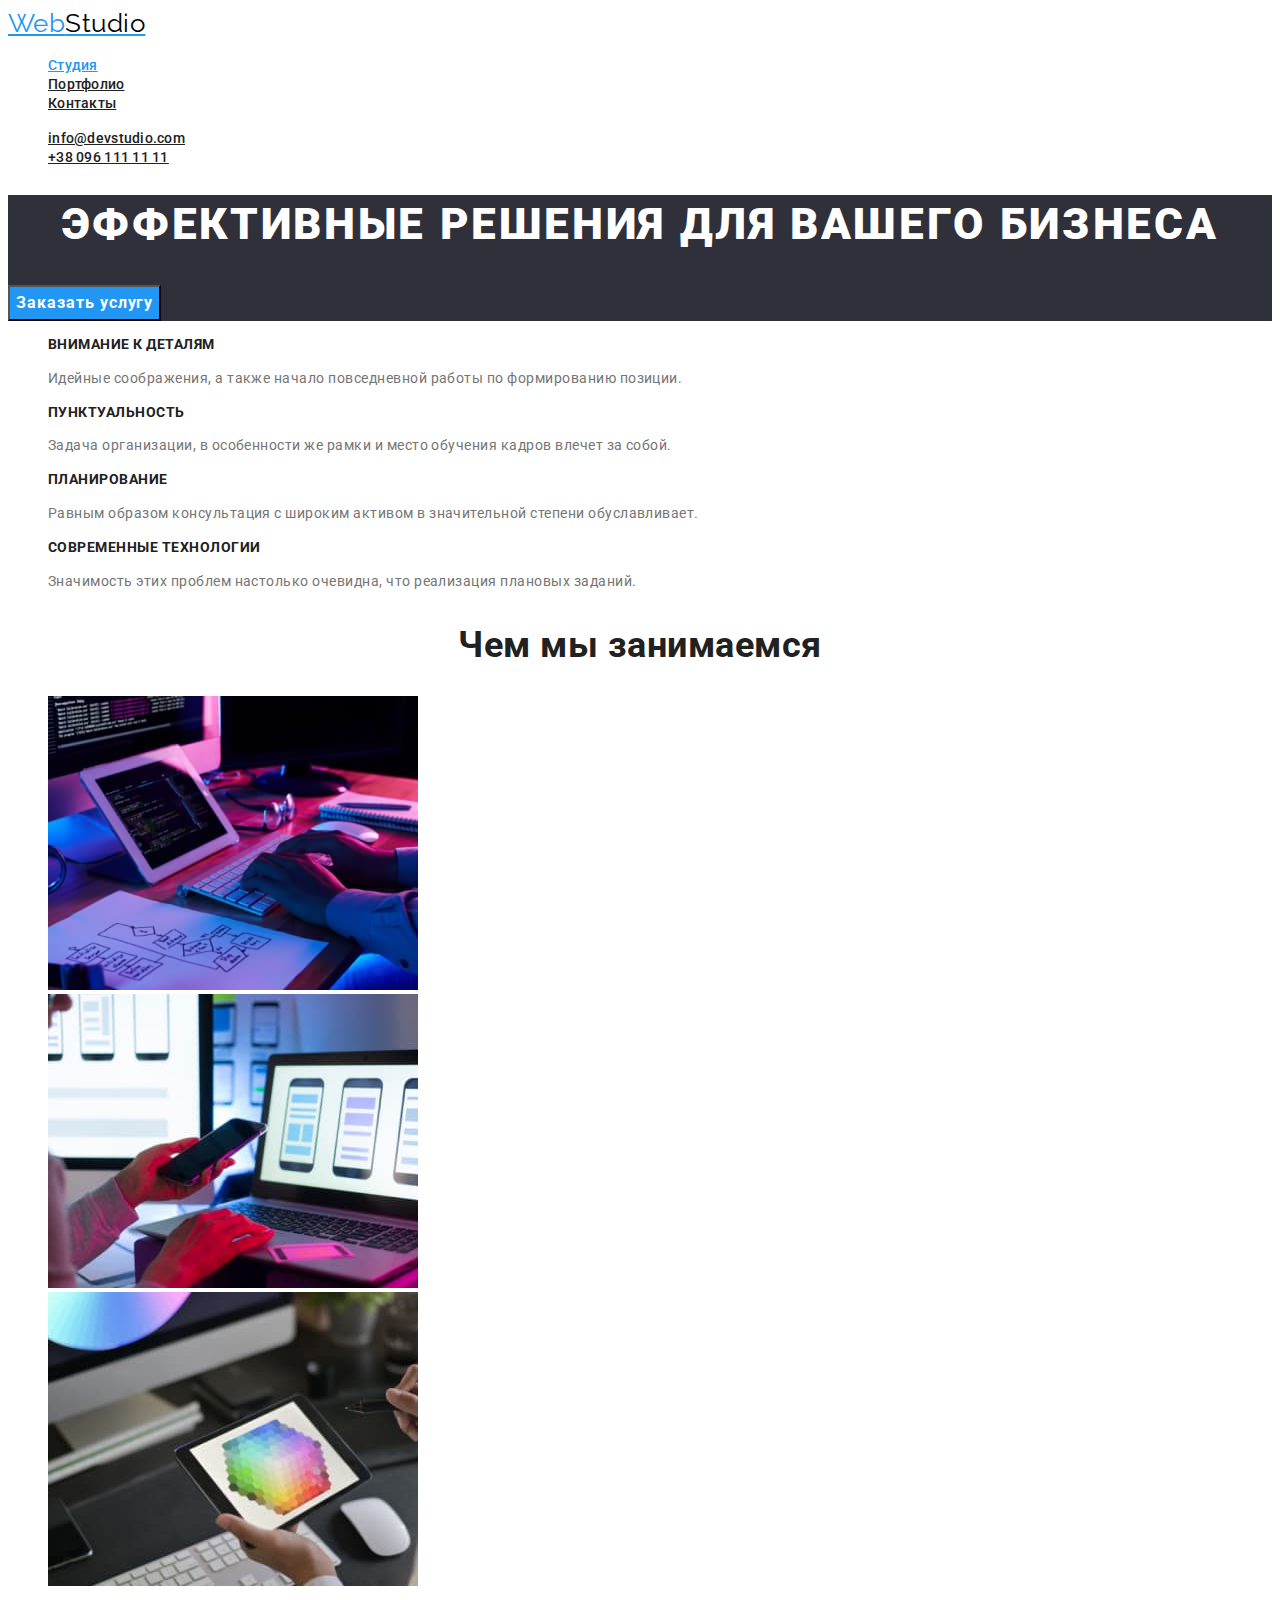
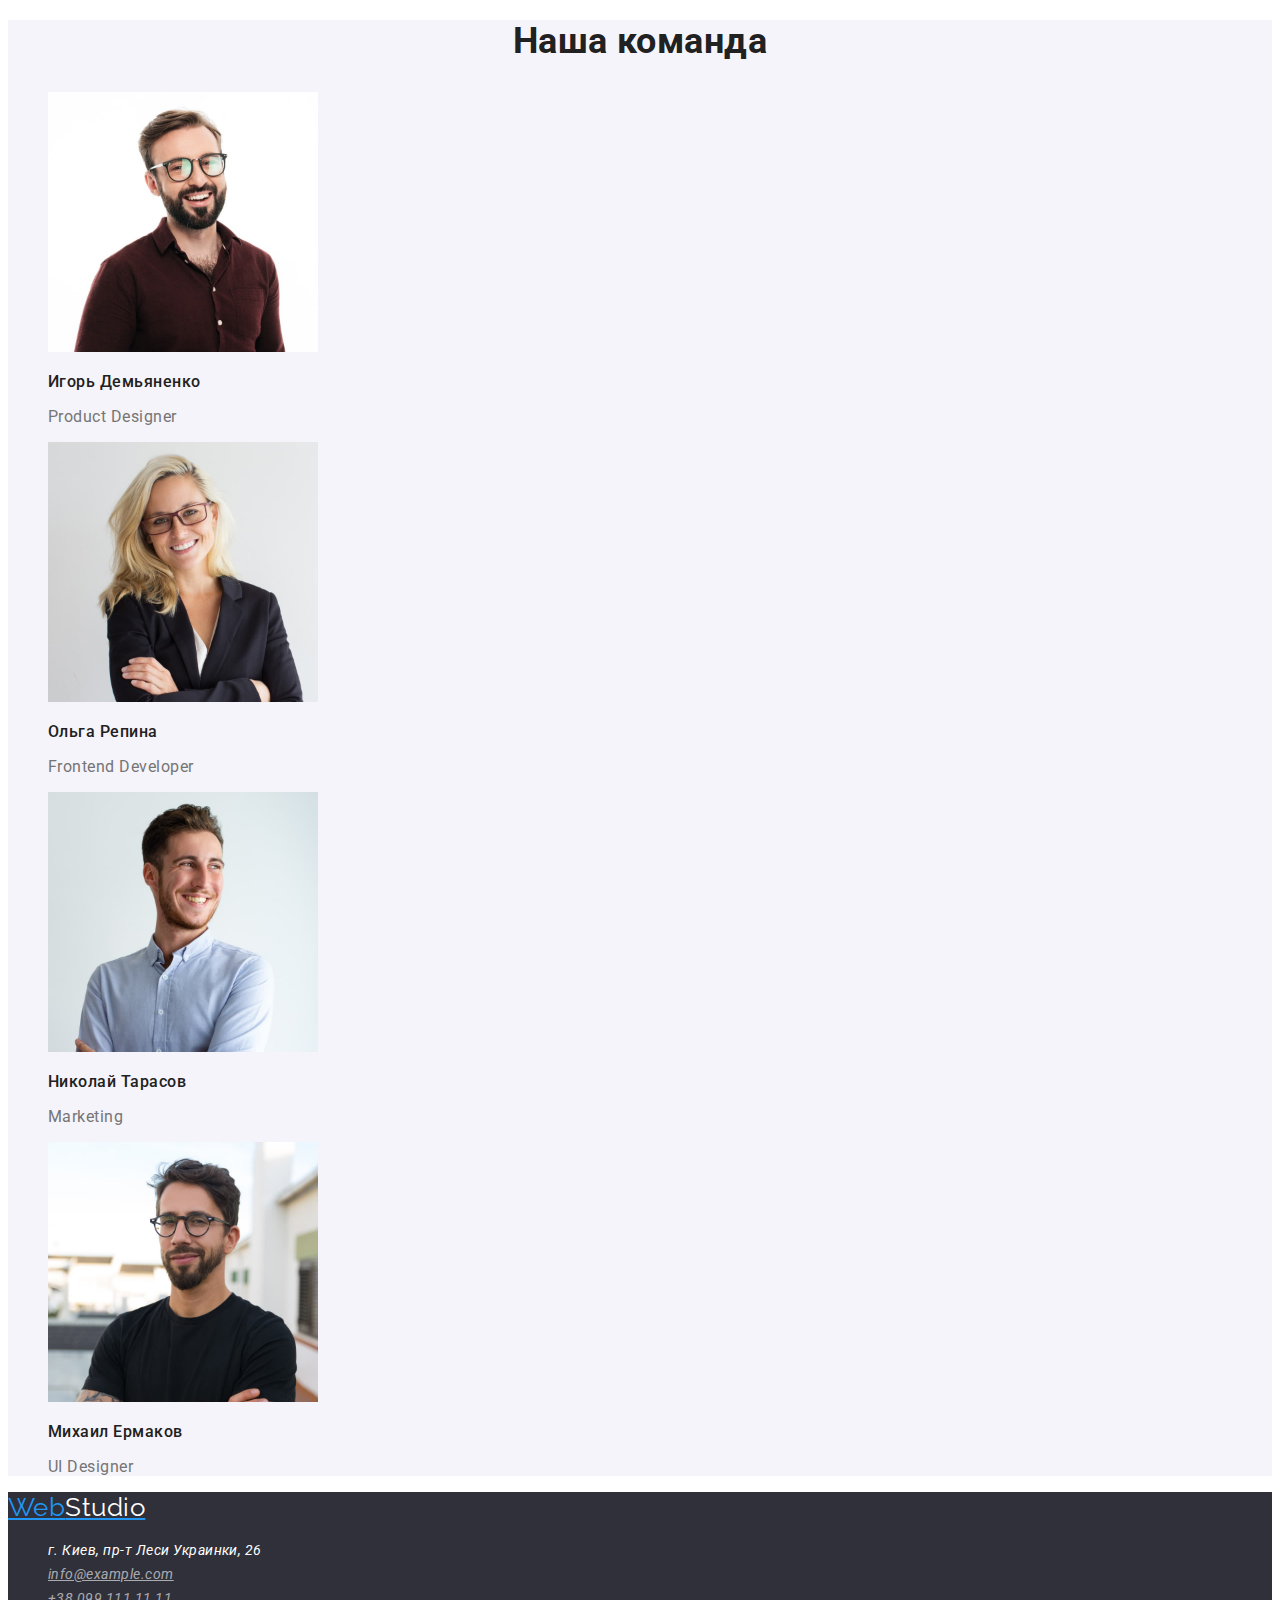
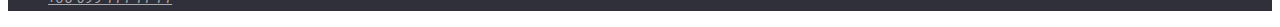
==== index.html @ d1d93be2 "Добавляет файлы и папки" ====
<!DOCTYPE html>
<html lang="ru">
<head>
    <meta charset="UTF-8">
    <meta http-equiv="X-UA-Compatible" content="IE=edge">
    <meta name="viewport" content="width=device-width, initial-scale=1.0">
    <title>Cтудия</title>
    <link href="https://fonts.googleapis.com/css2?family=Raleway:wght@700&family=Roboto:wght@400;500;700;900&display=swap" rel="stylesheet">
    <link rel="stylesheet" href="./css/styles.css">
</head>
<body>
     <!--Шапка сайта-->
    <header>
        <nav>
            <a href="./index.html" class="logo">
                Web<span class="accent">Studio</span>
            </a>
            <ul class="site-nav list">
                <li><a class="link current" href="./index.html">Студия</a></li>
                <li><a class="link" href="./portfolio.html">Портфолио</a></li>
                <li><a class="link" href="">Контакты</a></li>
            </ul>
        </nav>
        <ul class="contacs-nav list">
            <li><a class="link" href="mailto:info@devstudio.com">info@devstudio.com</a></li>
            <li><a class="link" href="tel:+380961111111">+38 096 111 11 11</a></li>
        </ul>
    </header>
    <main>
        <!--Герой-->
        <div>
            <section class="hero">
                <h1 class="hero-title">Эффективные решения для вашего бизнеса</h1>
                <button class="button" type="button">Заказать услугу</button>
            </section>
        </div>
        <!--Особенности-->
        <section class="section-features">
            <!--<h2>Особенности</h2>-->
            <ul class="list">
                <li> 
                    <h3 class="title">Внимание к деталям</h3> 
                    <p class="text">Идейные соображения, а также начало повседневной работы по формированию позиции.</p>
                </li>
                <li>
                    <h3 class="title">Пунктуальность</h3>
                    <p class="text">Задача организации, в особенности же рамки и место обучения кадров влечет за собой.</p>
                </li>
                <li>
                    <h3 class="title">Планирование</h3>
                    <p class="text">Равным образом консультация с широким активом в значительной степени обуславливает.</p>
                </li>
                <li>
                    <h3 class="title">Современные технологии</h3>
                    <p class="text">Значимость этих проблем настолько очевидна, что реализация плановых заданий.</p>
                </li>
            </ul>
        </section>
        <!--Чем мы занимаемся-->
        <section class="section-job">
            <h2 class="title">Чем мы занимаемся</h2>
            <ul class="list">
                <li><img src="./images/jobs/img1.jpg" alt="Разработка сайтов" width="370" height="294"> </li>
                <li><img src="./images/jobs/img2.jpg" alt="Разработка мобильных приложений" width="370" height="294"></li>
                <li><img src="./images/jobs/img3.jpg" alt="Разработка приложений для планшетов" width="370" height="294"></li>
            </ul>
        </section>
        <!--Наша команда-->
        <section class="section-team">
            <h2 class="title">Наша команда</h2>
            <ul class="list">
                <li>
                    <img src="./images/team/photo1.jpg" alt="Фото дизайнера продукта" width="270" height="260">
                    <h3 class="name">Игорь Демьяненко</h3>
                    <p class="text" lang="en">Product Designer</p>
                </li>
                <li>
                    <img src="./images/team/photo2.jpg" alt="Фото Frontend разработчика" width="270" height="260"> 
                    <h3 class="name">Ольга Репина</h3>
                    <p class="text" lang="en">Frontend Developer</p>    
                </li>
                <li>
                    <img src="./images/team/photo3.jpg" alt="Фото сотрудника одела маркетинга" width="270" height="260">
                    <h3 class="name">Николай Тарасов</h3>
                    <p class="text" lang="en">Marketing</p>
                </li>
                <li>
                    <img src="./images/team/photo4.jpg" alt="Фото UI Дизайнера" width="270" height="260">
                    <h3 class="name">Михаил Ермаков</h3>
                    <p class="text" lang="en">UI Designer</p>
                </li>
            </ul>
        </section>
    </main>
    <!--Подвал сайта-->
    <footer class="site-footer">
        <a href="./index.html" class="logo-footer">
            Web<span class="accent">Studio</span>
        </a>
        <address>
            <ul class="address list">
                <li class="text">г. Киев, пр-т Леси Украинки, 26</li>
                <li><a class="link" href="mailto:info@example.com">info@example.com</a></li>
                <li><a class="link" href="tel:+380991111111">+38 099 111 11 11</a></li>
            </ul>
        </address>
    </footer>
</body>
</html>
---- css/styles.css ----
:root {
    --title-text-color: #212121;
    --primary-text-color: #757575;
}
body {
    background: #FFFFFF;
    color: var(--primary-text-color);
    font-family: Roboto, sans-serif; 
    letter-spacing: 0.03em;
} 
.list {
    list-style: none;
}
/*Логотип */
.logo {
    color: #2196F3;
    font-family: Raleway, sans-serif;
    font-size: 26px;
    line-height: 1.19;
}
.logo .accent{
    color: #000000;
}
/* Навигация сайта */
.site-nav .link,
.contacs-nav .link {
    color: var(--title-text-color);
    font-weight: 500;
    font-size: 14px;
    line-height: 1.14;
    letter-spacing: 0.02em;
}
.site-nav .link:hover,
.site-nav .link:focus,
.contacs-nav .link:hover,
.contacs-nav .link:focus { 
    color: #2196F3;
}
.site-nav .link.current {
    color: #2196F3;
} 
/* Герой */
.hero {
    background-color: #2F303A;
}
.hero-title {
    color: #FFFFFF;
    font-weight: 900;
    font-size: 44px;
    line-height: 1.36;
    text-align: center;
    letter-spacing: 0.06em;
    text-transform: uppercase;
}
/* Секции */
/* Секции главной страницы */
.section-features .title {
    color: var(--title-text-color);
    font-weight: 700;
    font-size: 14px;
    line-height: 1.14;
    text-transform: uppercase;
}
.section-features .text{
    font-size: 14px;
    line-height: 1.71;
}
.section-job .title,
.section-team .title{
    color: var(--title-text-color);
    font-size: 36px;
    line-height: 1.17;
    text-align: center;
}
.section-team { 
    background-color: #F5F4FA;
}
.section-team .name{
    color: var(--title-text-color);
    font-weight: 500;
    font-size: 16px;
    line-height: 1.19;
}
.section-team .text{
    font-size: 16px;
    line-height: 1.19;
}
/* Секции страницы Порфолио */
.section-portfolio .title{
    color: var(--title-text-color);
    font-size: 18px;
    line-height: 2;
    letter-spacing: 0.06em;
}
.section-portfolio .text{
    font-size: 16px;
    line-height: 1.87;
}
/* Кнопки */
.button {
    cursor: pointer;
    color: #FFFFFF;
    background-color: #2196F3;
    font-family: inherit;
    font-weight: 700;
    font-size: 16px;
    line-height: 1.87;
    display: flex;
    align-items: center;
    text-align: center;
    letter-spacing: 0.06em;
}
.button:hover,
.button:focus {
    background-color:  #188CE8;
}
.button-portfolio {
    cursor: pointer;
    color: var(--title-text-color);
    background-color: #F5F4FA;
    font-family: inherit;
    font-weight: 500;
    font-size: 16px;
    line-height: 1.62;
    text-align: center;
}
.button-portfolio:hover,
.button-portfolio:focus{
    background-color: #2196F3;
    color: #FFFFFF;
}
/* Подвал */
.site-footer {
    background-color: #2F303A;
}
.logo-footer{
    color: #2196F3;
    font-family: Raleway;
    font-size: 26px;
    line-height: 1.19;
}
.logo-footer .accent{
    color: #FFFFFF;
}
.address .text {
    color: #FFFFFF;
    font-size: 14px;
    line-height: 1.71;
}
.address .link {
    color: #FFFFFF99;
    font-size: 14px;
    line-height: 1.71;
}
.address .link:hover,
.address .link:focus { 
    color: #2196F3;
}
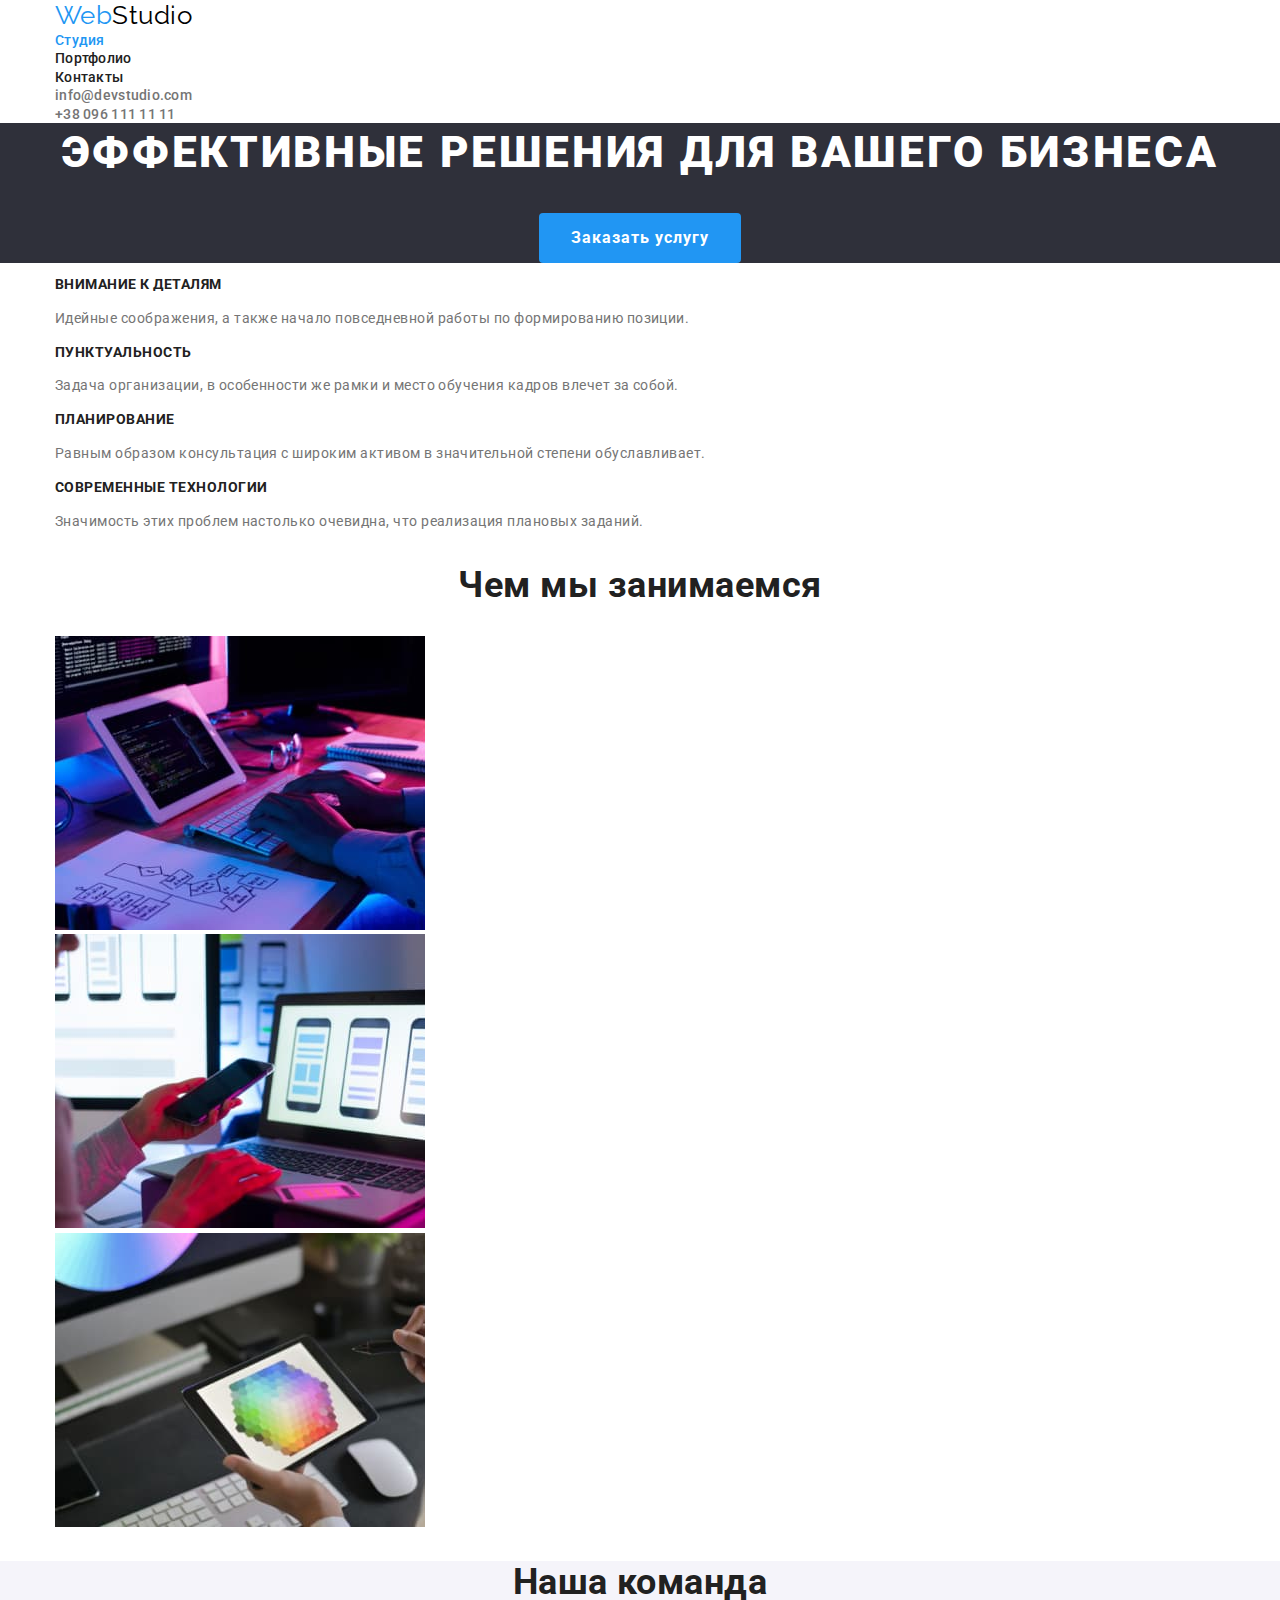
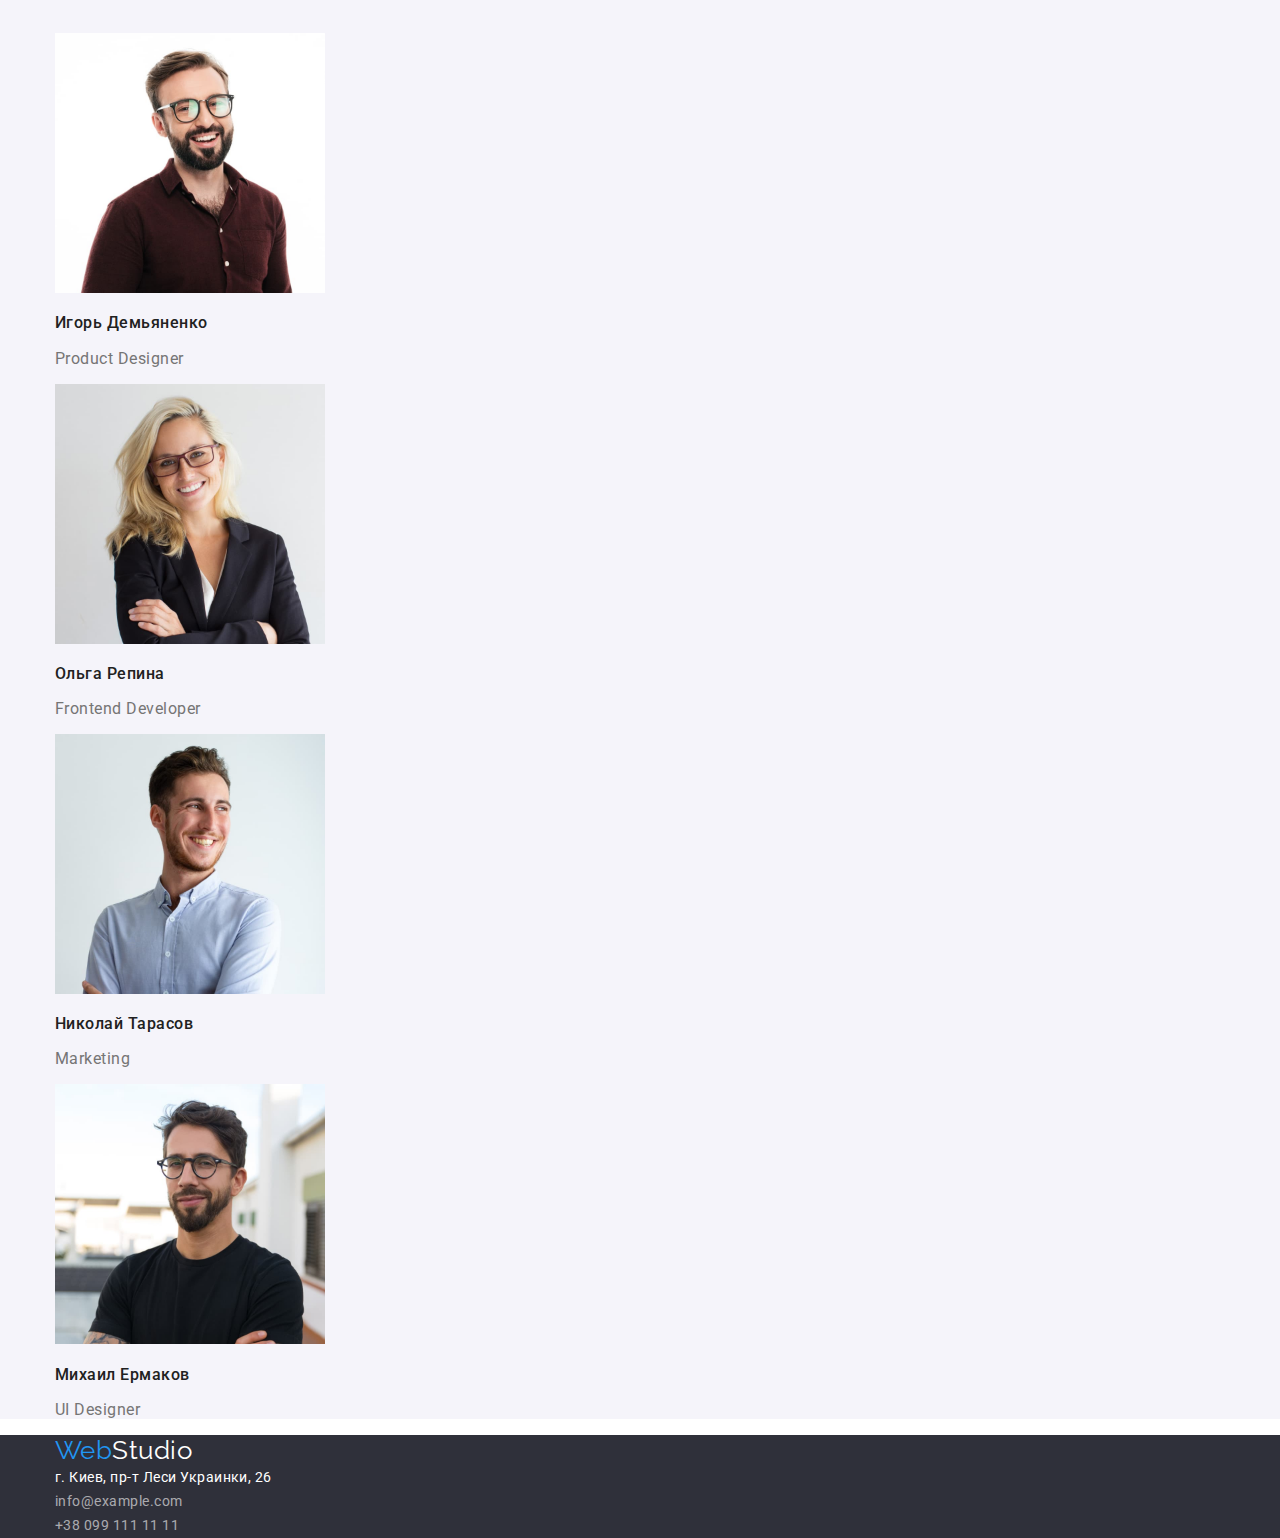
==== commit 6e348a89: "Добавляет блок с классом контейнер" ====
--- a/index.html
+++ b/index.html
@@ -6,25 +6,28 @@
     <meta name="viewport" content="width=device-width, initial-scale=1.0">
     <title>Cтудия</title>
     <link href="https://fonts.googleapis.com/css2?family=Raleway:wght@700&family=Roboto:wght@400;500;700;900&display=swap" rel="stylesheet">
+    <link rel="stylesheet" href="https://cdnjs.cloudflare.com/ajax/libs/modern-normalize/1.0.0/modern-normalize.min.css">
     <link rel="stylesheet" href="./css/styles.css">
 </head>
 <body>
      <!--Шапка сайта-->
     <header>
-        <nav>
-            <a href="./index.html" class="logo">
-                Web<span class="accent">Studio</span>
-            </a>
-            <ul class="site-nav list">
-                <li><a class="link current" href="./index.html">Студия</a></li>
-                <li><a class="link" href="./portfolio.html">Портфолио</a></li>
-                <li><a class="link" href="">Контакты</a></li>
+        <div class="container">
+            <nav>
+                <a href="./index.html" class="logo">
+                    Web<span class="accent">Studio</span>
+                </a>
+                <ul class="site-nav list">
+                    <li><a class="link current" href="./index.html">Студия</a></li>
+                    <li><a class="link" href="./portfolio.html">Портфолио</a></li>
+                    <li><a class="link" href="">Контакты</a></li>
+                </ul>
+            </nav>
+            <ul class="contacs-nav list">
+                <li><a class="link" href="mailto:info@devstudio.com">info@devstudio.com</a></li>
+                <li><a class="link" href="tel:+380961111111">+38 096 111 11 11</a></li>
             </ul>
-        </nav>
-        <ul class="contacs-nav list">
-            <li><a class="link" href="mailto:info@devstudio.com">info@devstudio.com</a></li>
-            <li><a class="link" href="tel:+380961111111">+38 096 111 11 11</a></li>
-        </ul>
+        </div>
     </header>
     <main>
         <!--Герой-->
@@ -36,74 +39,82 @@
         </div>
         <!--Особенности-->
         <section class="section-features">
-            <!--<h2>Особенности</h2>-->
-            <ul class="list">
-                <li> 
-                    <h3 class="title">Внимание к деталям</h3> 
-                    <p class="text">Идейные соображения, а также начало повседневной работы по формированию позиции.</p>
-                </li>
-                <li>
-                    <h3 class="title">Пунктуальность</h3>
-                    <p class="text">Задача организации, в особенности же рамки и место обучения кадров влечет за собой.</p>
-                </li>
-                <li>
-                    <h3 class="title">Планирование</h3>
-                    <p class="text">Равным образом консультация с широким активом в значительной степени обуславливает.</p>
-                </li>
-                <li>
-                    <h3 class="title">Современные технологии</h3>
-                    <p class="text">Значимость этих проблем настолько очевидна, что реализация плановых заданий.</p>
-                </li>
-            </ul>
+            <div class="container">
+                <!--<h2>Особенности</h2>-->
+                <ul class="list">
+                    <li> 
+                        <h3 class="title">Внимание к деталям</h3> 
+                        <p class="text">Идейные соображения, а также начало повседневной работы по формированию позиции.</p>
+                    </li>
+                    <li>
+                        <h3 class="title">Пунктуальность</h3>
+                        <p class="text">Задача организации, в особенности же рамки и место обучения кадров влечет за собой.</p>
+                    </li>
+                    <li>
+                        <h3 class="title">Планирование</h3>
+                        <p class="text">Равным образом консультация с широким активом в значительной степени обуславливает.</p>
+                    </li>
+                    <li>
+                        <h3 class="title">Современные технологии</h3>
+                        <p class="text">Значимость этих проблем настолько очевидна, что реализация плановых заданий.</p>
+                    </li>
+                </ul>
+            </div>
         </section>
         <!--Чем мы занимаемся-->
         <section class="section-job">
-            <h2 class="title">Чем мы занимаемся</h2>
-            <ul class="list">
-                <li><img src="./images/jobs/img1.jpg" alt="Разработка сайтов" width="370" height="294"> </li>
-                <li><img src="./images/jobs/img2.jpg" alt="Разработка мобильных приложений" width="370" height="294"></li>
-                <li><img src="./images/jobs/img3.jpg" alt="Разработка приложений для планшетов" width="370" height="294"></li>
-            </ul>
+            <div class="container">
+                <h2 class="title">Чем мы занимаемся</h2>
+                <ul class="list">
+                    <li><img src="./images/jobs/img1.jpg" alt="Разработка сайтов" width="370" height="294"> </li>
+                    <li><img src="./images/jobs/img2.jpg" alt="Разработка мобильных приложений" width="370" height="294"></li>
+                    <li><img src="./images/jobs/img3.jpg" alt="Разработка приложений для планшетов" width="370" height="294"></li>
+                </ul>
+            </div>
         </section>
         <!--Наша команда-->
         <section class="section-team">
-            <h2 class="title">Наша команда</h2>
-            <ul class="list">
-                <li>
-                    <img src="./images/team/photo1.jpg" alt="Фото дизайнера продукта" width="270" height="260">
-                    <h3 class="name">Игорь Демьяненко</h3>
-                    <p class="text" lang="en">Product Designer</p>
-                </li>
-                <li>
-                    <img src="./images/team/photo2.jpg" alt="Фото Frontend разработчика" width="270" height="260"> 
-                    <h3 class="name">Ольга Репина</h3>
-                    <p class="text" lang="en">Frontend Developer</p>    
-                </li>
-                <li>
-                    <img src="./images/team/photo3.jpg" alt="Фото сотрудника одела маркетинга" width="270" height="260">
-                    <h3 class="name">Николай Тарасов</h3>
-                    <p class="text" lang="en">Marketing</p>
-                </li>
-                <li>
-                    <img src="./images/team/photo4.jpg" alt="Фото UI Дизайнера" width="270" height="260">
-                    <h3 class="name">Михаил Ермаков</h3>
-                    <p class="text" lang="en">UI Designer</p>
-                </li>
-            </ul>
+            <div class="container">
+                <h2 class="title">Наша команда</h2>
+                <ul class="list">
+                    <li>
+                        <img src="./images/team/photo1.jpg" alt="Фото дизайнера продукта" width="270" height="260">
+                        <h3 class="name">Игорь Демьяненко</h3>
+                        <p class="text" lang="en">Product Designer</p>
+                    </li>
+                    <li>
+                        <img src="./images/team/photo2.jpg" alt="Фото Frontend разработчика" width="270" height="260"> 
+                        <h3 class="name">Ольга Репина</h3>
+                        <p class="text" lang="en">Frontend Developer</p>    
+                    </li>
+                    <li>
+                        <img src="./images/team/photo3.jpg" alt="Фото сотрудника одела маркетинга" width="270" height="260">
+                        <h3 class="name">Николай Тарасов</h3>
+                        <p class="text" lang="en">Marketing</p>
+                    </li>
+                    <li>
+                        <img src="./images/team/photo4.jpg" alt="Фото UI Дизайнера" width="270" height="260">
+                        <h3 class="name">Михаил Ермаков</h3>
+                        <p class="text" lang="en">UI Designer</p>
+                    </li>
+                </ul>
+            </div>
         </section>
     </main>
     <!--Подвал сайта-->
     <footer class="site-footer">
-        <a href="./index.html" class="logo-footer">
-            Web<span class="accent">Studio</span>
-        </a>
-        <address>
-            <ul class="address list">
-                <li class="text">г. Киев, пр-т Леси Украинки, 26</li>
-                <li><a class="link" href="mailto:info@example.com">info@example.com</a></li>
-                <li><a class="link" href="tel:+380991111111">+38 099 111 11 11</a></li>
-            </ul>
-        </address>
+        <div class="container">
+            <a href="./index.html" class="logo-footer">
+                Web<span class="accent">Studio</span>
+            </a>
+            <address>
+                <ul class="address list">
+                    <li class="text">г. Киев, пр-т Леси Украинки, 26</li>
+                    <li><a class="link" href="mailto:info@example.com">info@example.com</a></li>
+                    <li><a class="link" href="tel:+380991111111">+38 099 111 11 11</a></li>
+                </ul>
+            </address>
+        </div>
     </footer>
 </body>
 </html>
--- a/css/styles.css
+++ b/css/styles.css
@@ -8,7 +8,19 @@
     font-family: Roboto, sans-serif; 
     letter-spacing: 0.03em;
 } 
+.container{
+    width: 1200px;
+    padding-left: 15px;
+    padding-right: 15px;
+    margin-left: auto;
+    margin-right: auto;
+}
+a {
+    text-decoration: none;
+}
 .list {
+    padding: 0;
+    margin: 0;
     list-style: none;
 }
 /*Логотип */
@@ -22,9 +34,15 @@
     color: #000000;
 }
 /* Навигация сайта */
-.site-nav .link,
+.site-nav .link{
+    color: var(--title-text-color);
+    font-weight: 500;
+    font-size: 14px;
+    line-height: 1.14;
+    letter-spacing: 0.02em;
+}
 .contacs-nav .link {
-    color: var(--title-text-color);
+    color: var(--primary-text-color);
     font-weight: 500;
     font-size: 14px;
     line-height: 1.14;
@@ -42,15 +60,17 @@
 /* Герой */
 .hero {
     background-color: #2F303A;
+    text-align: center;
 }
 .hero-title {
     color: #FFFFFF;
     font-weight: 900;
     font-size: 44px;
     line-height: 1.36;
-    text-align: center;
     letter-spacing: 0.06em;
     text-transform: uppercase;
+    margin-top: 0px;
+    margin-bottom: 30px;
 }
 /* Секции */
 /* Секции главной страницы */
@@ -101,14 +121,14 @@
     cursor: pointer;
     color: #FFFFFF;
     background-color: #2196F3;
-    font-family: inherit;
     font-weight: 700;
     font-size: 16px;
     line-height: 1.87;
-    display: flex;
-    align-items: center;
-    text-align: center;
     letter-spacing: 0.06em;
+    border: 0px;
+    border-radius: 4px;
+    padding: 10px 32px;
+    min-width: 200px;
 }
 .button:hover,
 .button:focus {
@@ -123,6 +143,10 @@
     font-size: 16px;
     line-height: 1.62;
     text-align: center;
+    border: 0px;
+    border-radius: 4px;
+    padding: 6px 22px;
+    min-width: 73px;
 }
 .button-portfolio:hover,
 .button-portfolio:focus{
@@ -144,11 +168,13 @@
 }
 .address .text {
     color: #FFFFFF;
+    font-style: normal;
     font-size: 14px;
     line-height: 1.71;
 }
 .address .link {
     color: #FFFFFF99;
+    font-style: normal;
     font-size: 14px;
     line-height: 1.71;
 }
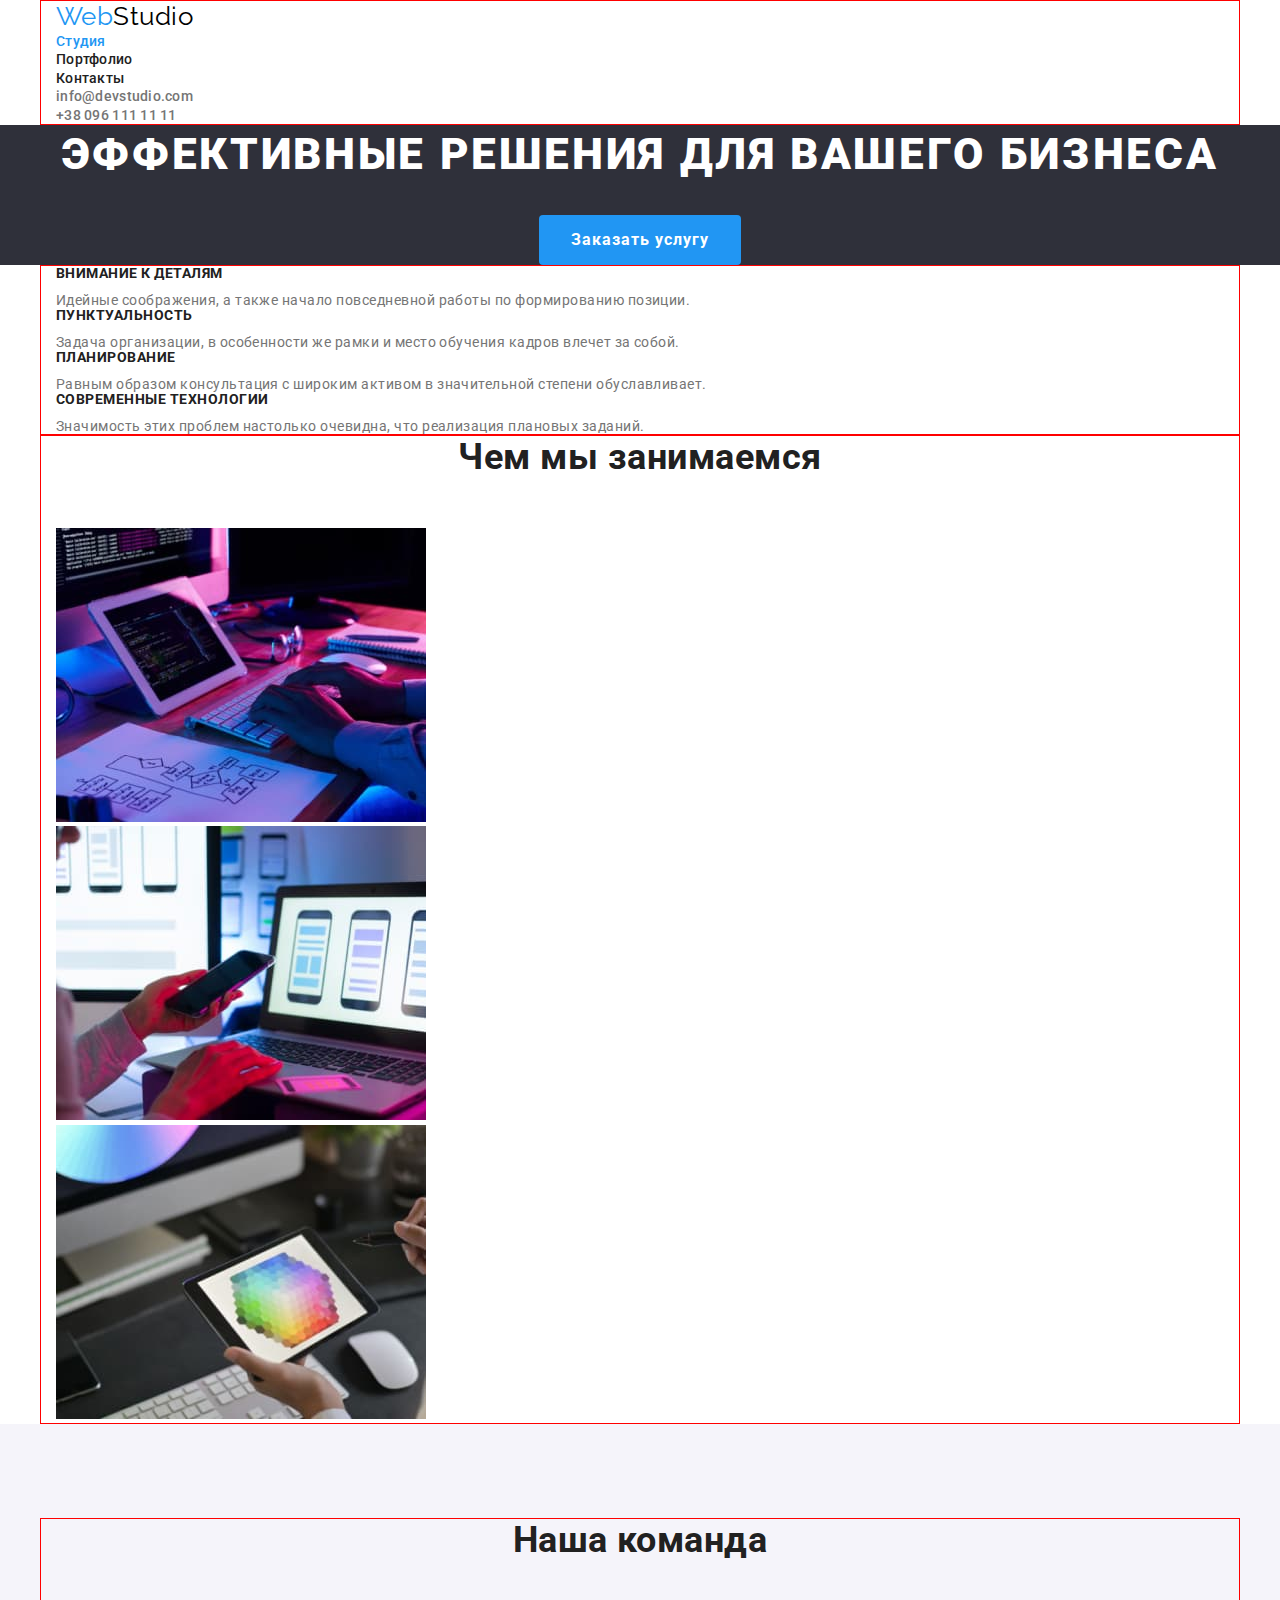
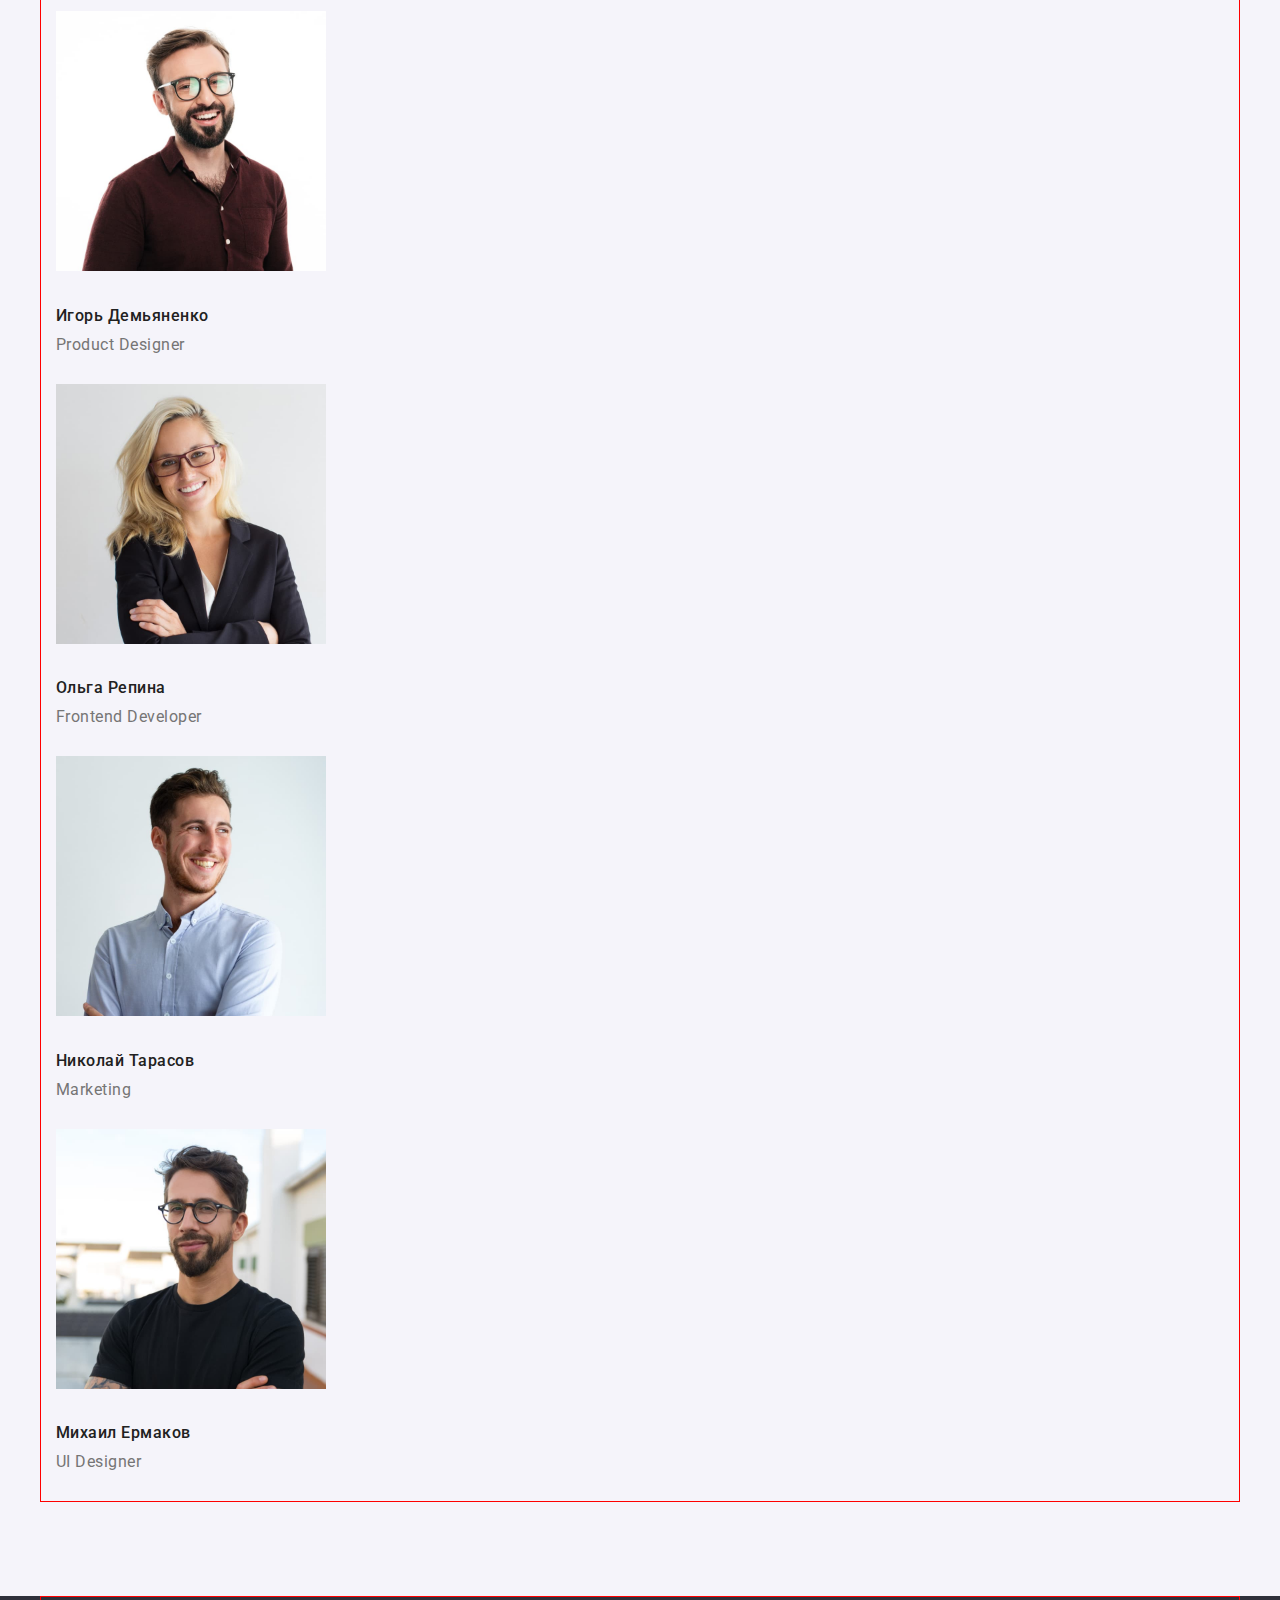
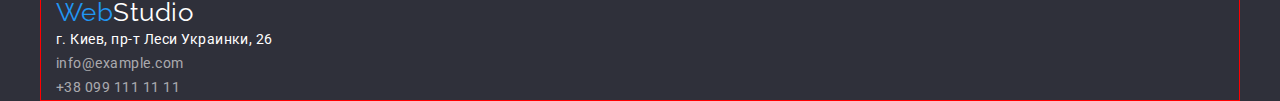
==== commit 66f8a2e1: "Меняет тег а на класс .link" ====
--- a/index.html
+++ b/index.html
@@ -14,7 +14,7 @@
     <header>
         <div class="container">
             <nav>
-                <a href="./index.html" class="logo">
+                <a href="./index.html" class="logo link">
                     Web<span class="accent">Studio</span>
                 </a>
                 <ul class="site-nav list">
@@ -104,7 +104,7 @@
     <!--Подвал сайта-->
     <footer class="site-footer">
         <div class="container">
-            <a href="./index.html" class="logo-footer">
+            <a href="./index.html" class="logo-footer link">
                 Web<span class="accent">Studio</span>
             </a>
             <address>
--- a/css/styles.css
+++ b/css/styles.css
@@ -14,8 +14,9 @@
     padding-right: 15px;
     margin-left: auto;
     margin-right: auto;
-}
-a {
+    border: 1px solid red;
+}
+.link {
     text-decoration: none;
 }
 .list {
@@ -80,10 +81,13 @@
     font-size: 14px;
     line-height: 1.14;
     text-transform: uppercase;
+    margin-top: 0px;
+    margin-bottom: 10px;
 }
 .section-features .text{
     font-size: 14px;
-    line-height: 1.71;
+    margin-top: 0px;
+    margin-bottom: 0px;
 }
 .section-job .title,
 .section-team .title{
@@ -91,19 +95,27 @@
     font-size: 36px;
     line-height: 1.17;
     text-align: center;
+    margin-top: 0px;
+    margin-bottom: 50px;
 }
 .section-team { 
     background-color: #F5F4FA;
+    padding-top: 94px;
+    padding-bottom: 94px;
 }
 .section-team .name{
     color: var(--title-text-color);
     font-weight: 500;
     font-size: 16px;
     line-height: 1.19;
+    margin-top: 30px;
+    margin-bottom: 10px;
 }
 .section-team .text{
     font-size: 16px;
     line-height: 1.19;
+    margin-top: 0px;
+    margin-bottom: 30px;
 }
 /* Секции страницы Порфолио */
 .section-portfolio .title{
@@ -111,10 +123,14 @@
     font-size: 18px;
     line-height: 2;
     letter-spacing: 0.06em;
+    margin-top: 20px;
+    margin-bottom: 4px;
 }
 .section-portfolio .text{
     font-size: 16px;
     line-height: 1.87;
+    margin-top: 0px;
+    margin-bottom: 20px;
 }
 /* Кнопки */
 .button {
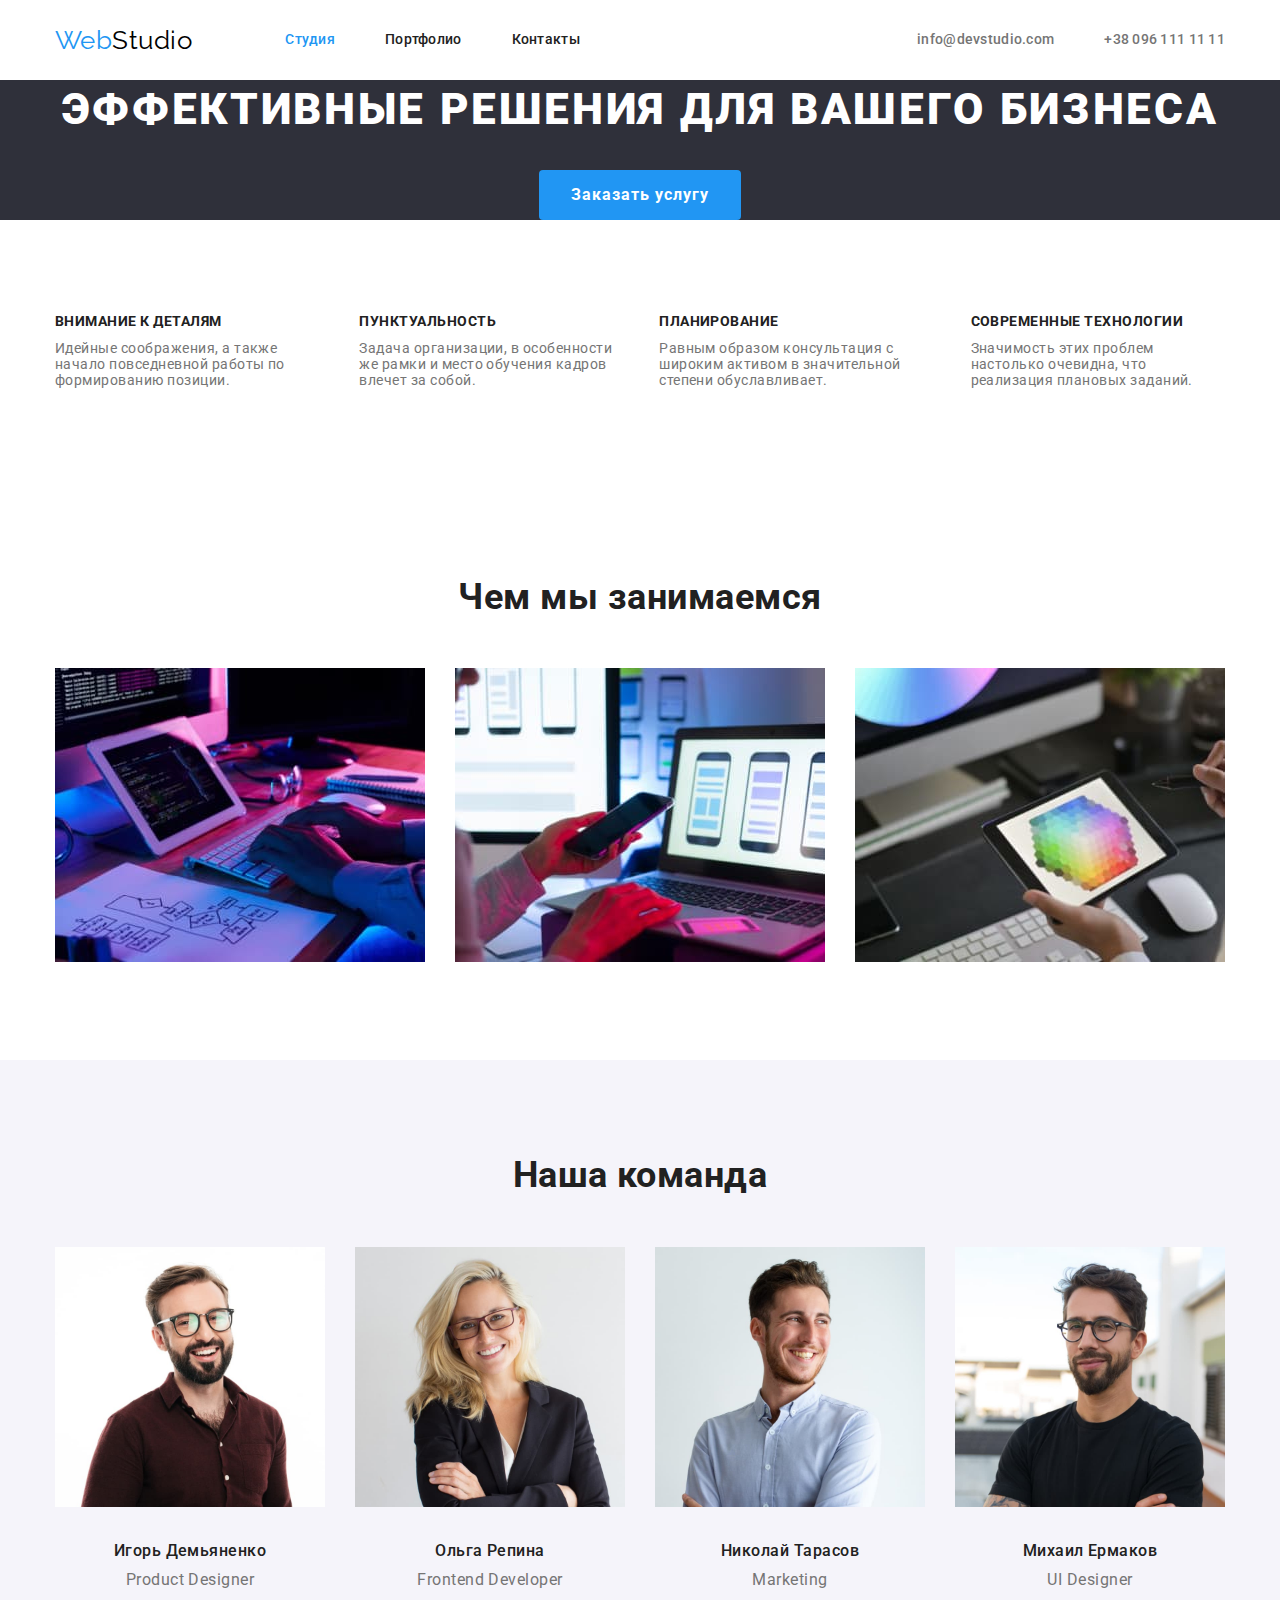
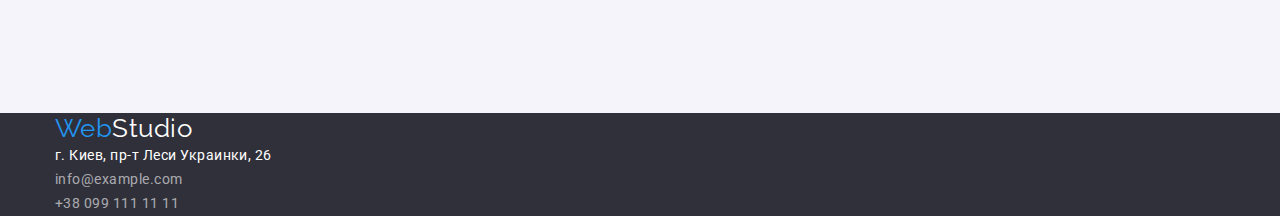
==== commit 3d1a4b1e: "Добавляет блочную модель" ====
--- a/index.html
+++ b/index.html
@@ -12,20 +12,20 @@
 <body>
      <!--Шапка сайта-->
     <header>
-        <div class="container">
-            <nav>
+        <div class="container top-line">
+            <nav class="nav">
                 <a href="./index.html" class="logo link">
                     Web<span class="accent">Studio</span>
                 </a>
                 <ul class="site-nav list">
-                    <li><a class="link current" href="./index.html">Студия</a></li>
-                    <li><a class="link" href="./portfolio.html">Портфолио</a></li>
-                    <li><a class="link" href="">Контакты</a></li>
+                    <li class="item"><a class="link current" href="./index.html">Студия</a></li>
+                    <li class="item"><a class="link" href="./portfolio.html">Портфолио</a></li>
+                    <li class="item"><a class="link" href="">Контакты</a></li>
                 </ul>
             </nav>
             <ul class="contacs-nav list">
-                <li><a class="link" href="mailto:info@devstudio.com">info@devstudio.com</a></li>
-                <li><a class="link" href="tel:+380961111111">+38 096 111 11 11</a></li>
+                <li class="item"><a class="link" href="mailto:info@devstudio.com">info@devstudio.com</a></li>
+                <li class="item"><a class="link" href="tel:+380961111111">+38 096 111 11 11</a></li>
             </ul>
         </div>
     </header>
@@ -38,23 +38,23 @@
             </section>
         </div>
         <!--Особенности-->
-        <section class="section-features">
+        <section class="section section-features">
             <div class="container">
                 <!--<h2>Особенности</h2>-->
                 <ul class="list">
-                    <li> 
+                    <li class="item"> 
                         <h3 class="title">Внимание к деталям</h3> 
                         <p class="text">Идейные соображения, а также начало повседневной работы по формированию позиции.</p>
                     </li>
-                    <li>
+                    <li class="item">
                         <h3 class="title">Пунктуальность</h3>
                         <p class="text">Задача организации, в особенности же рамки и место обучения кадров влечет за собой.</p>
                     </li>
-                    <li>
+                    <li class="item">
                         <h3 class="title">Планирование</h3>
                         <p class="text">Равным образом консультация с широким активом в значительной степени обуславливает.</p>
                     </li>
-                    <li>
+                    <li class="item">
                         <h3 class="title">Современные технологии</h3>
                         <p class="text">Значимость этих проблем настолько очевидна, что реализация плановых заданий.</p>
                     </li>
@@ -62,37 +62,37 @@
             </div>
         </section>
         <!--Чем мы занимаемся-->
-        <section class="section-job">
+        <section class="section section-job">
             <div class="container">
                 <h2 class="title">Чем мы занимаемся</h2>
                 <ul class="list">
-                    <li><img src="./images/jobs/img1.jpg" alt="Разработка сайтов" width="370" height="294"> </li>
-                    <li><img src="./images/jobs/img2.jpg" alt="Разработка мобильных приложений" width="370" height="294"></li>
-                    <li><img src="./images/jobs/img3.jpg" alt="Разработка приложений для планшетов" width="370" height="294"></li>
+                    <li class="item"><img src="./images/jobs/img1.jpg" alt="Разработка сайтов" width="370" height="294"> </li>
+                    <li class="item"><img src="./images/jobs/img2.jpg" alt="Разработка мобильных приложений" width="370" height="294"></li>
+                    <li class="item"><img src="./images/jobs/img3.jpg" alt="Разработка приложений для планшетов" width="370" height="294"></li>
                 </ul>
             </div>
         </section>
         <!--Наша команда-->
-        <section class="section-team">
+        <section class="section section-team">
             <div class="container">
                 <h2 class="title">Наша команда</h2>
                 <ul class="list">
-                    <li>
+                    <li class="item">
                         <img src="./images/team/photo1.jpg" alt="Фото дизайнера продукта" width="270" height="260">
                         <h3 class="name">Игорь Демьяненко</h3>
                         <p class="text" lang="en">Product Designer</p>
                     </li>
-                    <li>
+                    <li class="item">
                         <img src="./images/team/photo2.jpg" alt="Фото Frontend разработчика" width="270" height="260"> 
                         <h3 class="name">Ольга Репина</h3>
                         <p class="text" lang="en">Frontend Developer</p>    
                     </li>
-                    <li>
+                    <li class="item">
                         <img src="./images/team/photo3.jpg" alt="Фото сотрудника одела маркетинга" width="270" height="260">
                         <h3 class="name">Николай Тарасов</h3>
                         <p class="text" lang="en">Marketing</p>
                     </li>
-                    <li>
+                    <li class="item">
                         <img src="./images/team/photo4.jpg" alt="Фото UI Дизайнера" width="270" height="260">
                         <h3 class="name">Михаил Ермаков</h3>
                         <p class="text" lang="en">UI Designer</p>
--- a/css/styles.css
+++ b/css/styles.css
@@ -7,25 +7,26 @@
     color: var(--primary-text-color);
     font-family: Roboto, sans-serif; 
     letter-spacing: 0.03em;
-} 
+}
+.link {
+    text-decoration: none;
+}
+.list, .list-buttons, .list-img {
+    padding: 0;
+    margin: 0;
+    list-style: none;
+}
 .container{
     width: 1200px;
     padding-left: 15px;
     padding-right: 15px;
     margin-left: auto;
     margin-right: auto;
-    border: 1px solid red;
-}
-.link {
-    text-decoration: none;
-}
-.list {
-    padding: 0;
-    margin: 0;
-    list-style: none;
 }
 /*Логотип */
 .logo {
+    margin-right: 93px;
+    
     color: #2196F3;
     font-family: Raleway, sans-serif;
     font-size: 26px;
@@ -35,7 +36,24 @@
     color: #000000;
 }
 /* Навигация сайта */
+.top-line, .nav {
+    display: flex;
+    align-items: center;
+}
+.site-nav,
+.contacs-nav {
+    display: flex;
+    margin-left: auto;
+}
+.site-nav .item:not(:last-child),
+.contacs-nav .item:not(:last-child) {
+    margin-right: 50px;
+}
 .site-nav .link{
+    display: block;
+    padding-top: 32px;
+    padding-bottom: 32px;
+
     color: var(--title-text-color);
     font-weight: 500;
     font-size: 14px;
@@ -43,6 +61,10 @@
     letter-spacing: 0.02em;
 }
 .contacs-nav .link {
+    display: inline-block;
+    padding-top: 32px;
+    padding-bottom: 32px;
+
     color: var(--primary-text-color);
     font-weight: 500;
     font-size: 14px;
@@ -74,7 +96,21 @@
     margin-bottom: 30px;
 }
 /* Секции */
+.section{
+    padding-top: 94px;
+    padding-bottom: 94px;
+}
 /* Секции главной страницы */
+.section-features .list,
+.section-job .list,
+.section-team .list{
+    display: flex;
+}
+.section-features .item:not(:last-child),
+.section-job .item:not(:last-child),
+.section-team .item:not(:last-child) {
+        margin-right: 30px;
+}
 .section-features .title {
     color: var(--title-text-color);
     font-weight: 700;
@@ -100,8 +136,6 @@
 }
 .section-team { 
     background-color: #F5F4FA;
-    padding-top: 94px;
-    padding-bottom: 94px;
 }
 .section-team .name{
     color: var(--title-text-color);
@@ -110,14 +144,37 @@
     line-height: 1.19;
     margin-top: 30px;
     margin-bottom: 10px;
+    text-align: center;
 }
 .section-team .text{
     font-size: 16px;
     line-height: 1.19;
     margin-top: 0px;
     margin-bottom: 30px;
+    text-align: center;
 }
 /* Секции страницы Порфолио */
+.list-buttons {
+    display: flex;
+    justify-content: center;
+    margin-bottom: 50px;
+}
+.list-buttons .item:not(:last-child) {
+    margin-right: 8px;
+}
+.list-img {
+    display: flex;
+    flex-wrap: wrap;
+    padding-left: 0;
+    padding-right: 0;
+}
+.list-img .item {
+ width: 370px;
+ margin-right: 30px;
+}
+.list-img .item:nth-child(3n){
+    margin-right: 0;
+}
 .section-portfolio .title{
     color: var(--title-text-color);
     font-size: 18px;
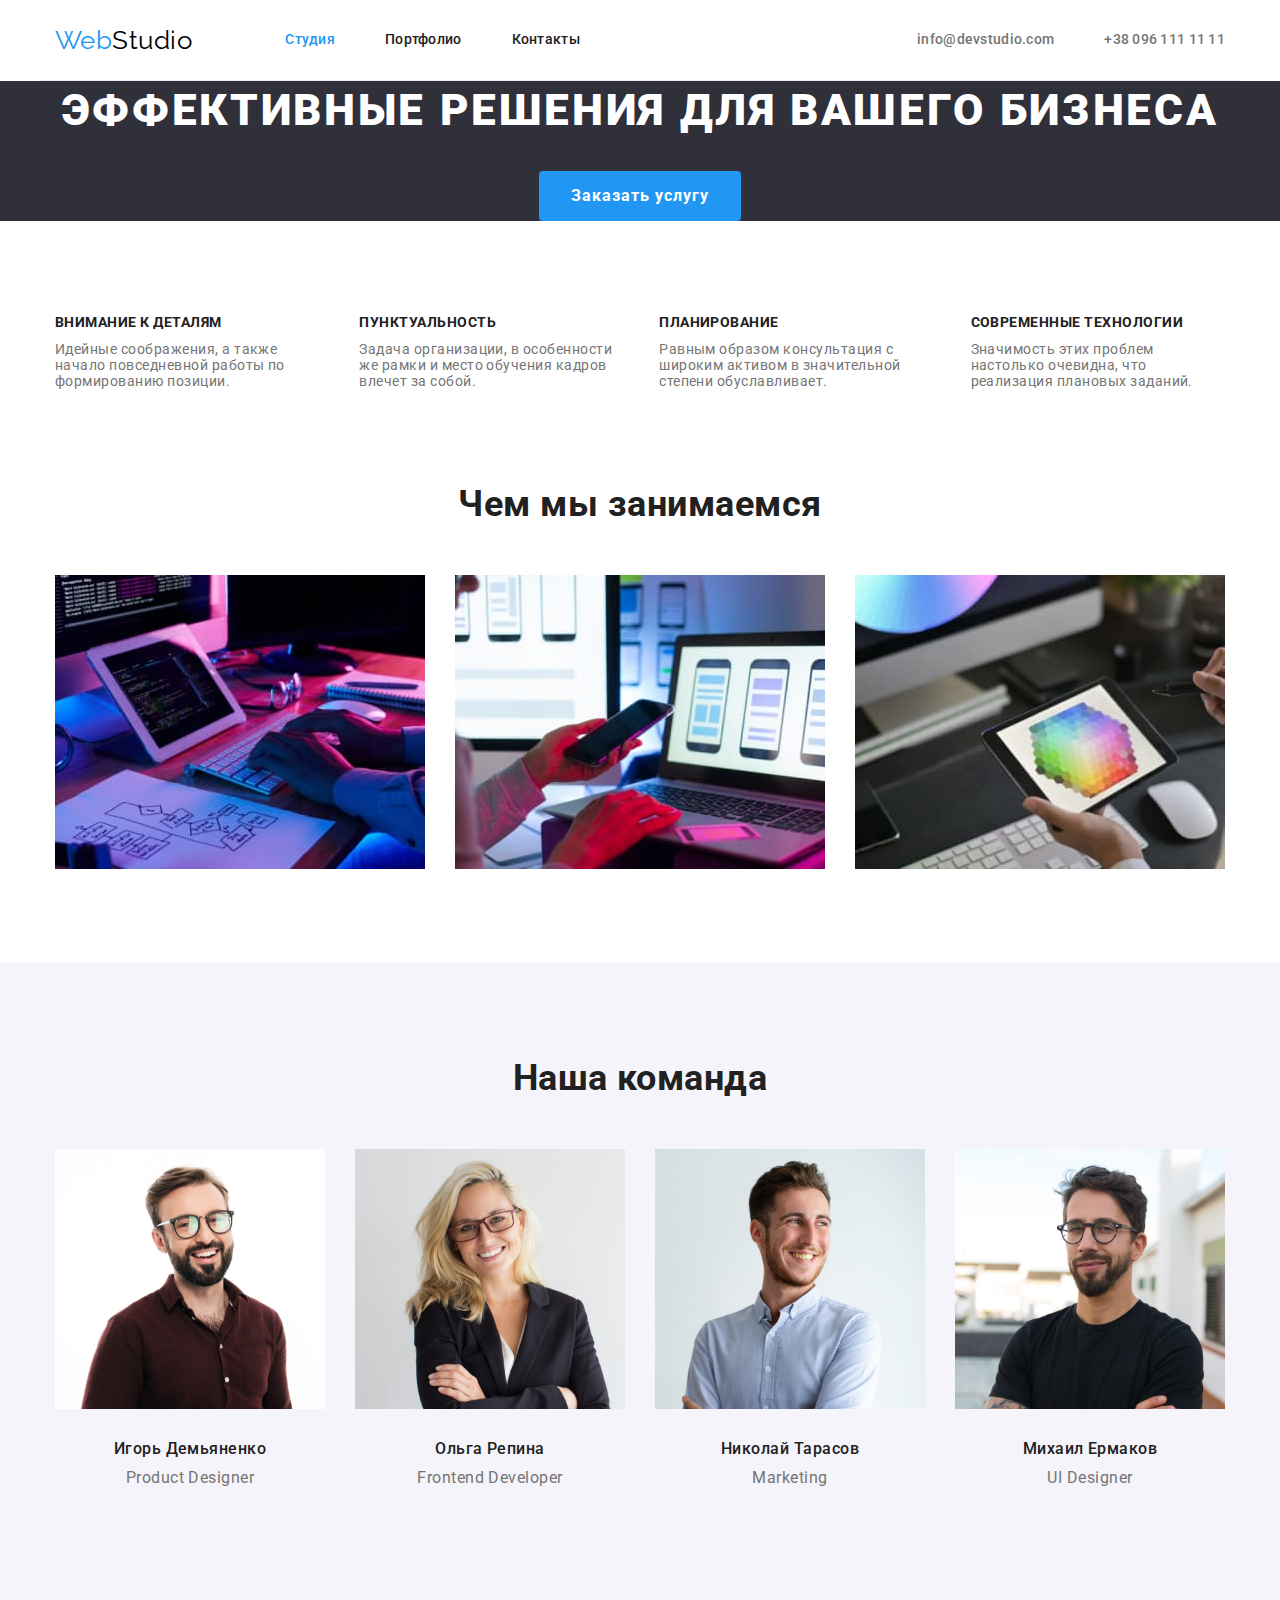
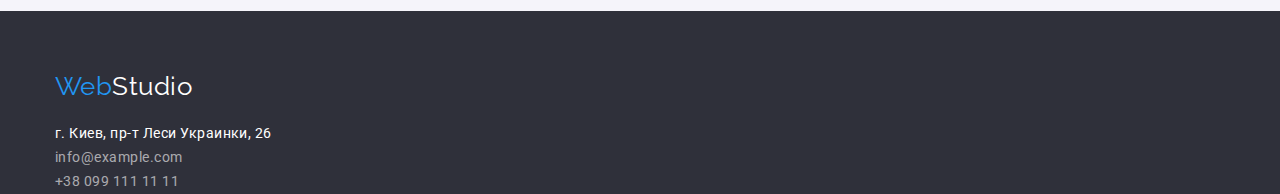
==== commit a156b5d3: "Добавляет сетку и границы" ====
--- a/index.html
+++ b/index.html
@@ -66,9 +66,9 @@
             <div class="container">
                 <h2 class="title">Чем мы занимаемся</h2>
                 <ul class="list">
-                    <li class="item"><img src="./images/jobs/img1.jpg" alt="Разработка сайтов" width="370" height="294"> </li>
-                    <li class="item"><img src="./images/jobs/img2.jpg" alt="Разработка мобильных приложений" width="370" height="294"></li>
-                    <li class="item"><img src="./images/jobs/img3.jpg" alt="Разработка приложений для планшетов" width="370" height="294"></li>
+                    <li class="item"><img class="picture" src="./images/jobs/img1.jpg" alt="Разработка сайтов" width="370" height="294"> </li>
+                    <li class="item"><img class="picture" src="./images/jobs/img2.jpg" alt="Разработка мобильных приложений" width="370" height="294"></li>
+                    <li class="item"><img class="picture" src="./images/jobs/img3.jpg" alt="Разработка приложений для планшетов" width="370" height="294"></li>
                 </ul>
             </div>
         </section>
@@ -78,22 +78,22 @@
                 <h2 class="title">Наша команда</h2>
                 <ul class="list">
                     <li class="item">
-                        <img src="./images/team/photo1.jpg" alt="Фото дизайнера продукта" width="270" height="260">
+                        <img class="foto" src="./images/team/photo1.jpg" alt="Фото дизайнера продукта" width="270" height="260">
                         <h3 class="name">Игорь Демьяненко</h3>
                         <p class="text" lang="en">Product Designer</p>
                     </li>
                     <li class="item">
-                        <img src="./images/team/photo2.jpg" alt="Фото Frontend разработчика" width="270" height="260"> 
+                        <img class="foto" src="./images/team/photo2.jpg" alt="Фото Frontend разработчика" width="270" height="260"> 
                         <h3 class="name">Ольга Репина</h3>
                         <p class="text" lang="en">Frontend Developer</p>    
                     </li>
                     <li class="item">
-                        <img src="./images/team/photo3.jpg" alt="Фото сотрудника одела маркетинга" width="270" height="260">
+                        <img class="foto" src="./images/team/photo3.jpg" alt="Фото сотрудника одела маркетинга" width="270" height="260">
                         <h3 class="name">Николай Тарасов</h3>
                         <p class="text" lang="en">Marketing</p>
                     </li>
                     <li class="item">
-                        <img src="./images/team/photo4.jpg" alt="Фото UI Дизайнера" width="270" height="260">
+                        <img class="foto" src="./images/team/photo4.jpg" alt="Фото UI Дизайнера" width="270" height="260">
                         <h3 class="name">Михаил Ермаков</h3>
                         <p class="text" lang="en">UI Designer</p>
                     </li>
--- a/css/styles.css
+++ b/css/styles.css
@@ -36,6 +36,9 @@
     color: #000000;
 }
 /* Навигация сайта */
+.top-line{
+    border-bottom: 1px solid #ECECEC;
+}
 .top-line, .nav {
     display: flex;
     align-items: center;
@@ -101,6 +104,12 @@
     padding-bottom: 94px;
 }
 /* Секции главной страницы */
+.section-features{
+    padding-bottom: 47px;
+}
+.section-job{
+    padding-top: 47px;
+}
 .section-features .list,
 .section-job .list,
 .section-team .list{
@@ -125,6 +134,9 @@
     margin-top: 0px;
     margin-bottom: 0px;
 }
+.picture, .foto{
+    display: block;
+}
 .section-job .title,
 .section-team .title{
     color: var(--title-text-color);
@@ -165,15 +177,19 @@
 .list-img {
     display: flex;
     flex-wrap: wrap;
-    padding-left: 0;
-    padding-right: 0;
+    margin-left: -30px;
+    margin-top: -30px; 
 }
 .list-img .item {
- width: 370px;
- margin-right: 30px;
-}
-.list-img .item:nth-child(3n){
-    margin-right: 0;
+    width: 370px;
+    flex-basis: calc(100%/3-30px);
+    margin-left: 30px;
+    margin-top: 30px;
+    border: 1px solid #ECECEC;
+    border-top: 0;
+}
+.list-img .picture{
+    margin-bottom: 20px;
 }
 .section-portfolio .title{
     color: var(--title-text-color);
@@ -182,12 +198,16 @@
     letter-spacing: 0.06em;
     margin-top: 20px;
     margin-bottom: 4px;
+    margin-left: 24px;
+    margin-right: 24px;
 }
 .section-portfolio .text{
     font-size: 16px;
     line-height: 1.87;
     margin-top: 0px;
     margin-bottom: 20px;
+    margin-left: 24px;
+    margin-right: 24px;
 }
 /* Кнопки */
 .button {
@@ -235,6 +255,9 @@
     font-family: Raleway;
     font-size: 26px;
     line-height: 1.19;
+    display: inline-block;
+    padding-top: 60px;
+    margin-bottom: 20px;
 }
 .logo-footer .accent{
     color: #FFFFFF;
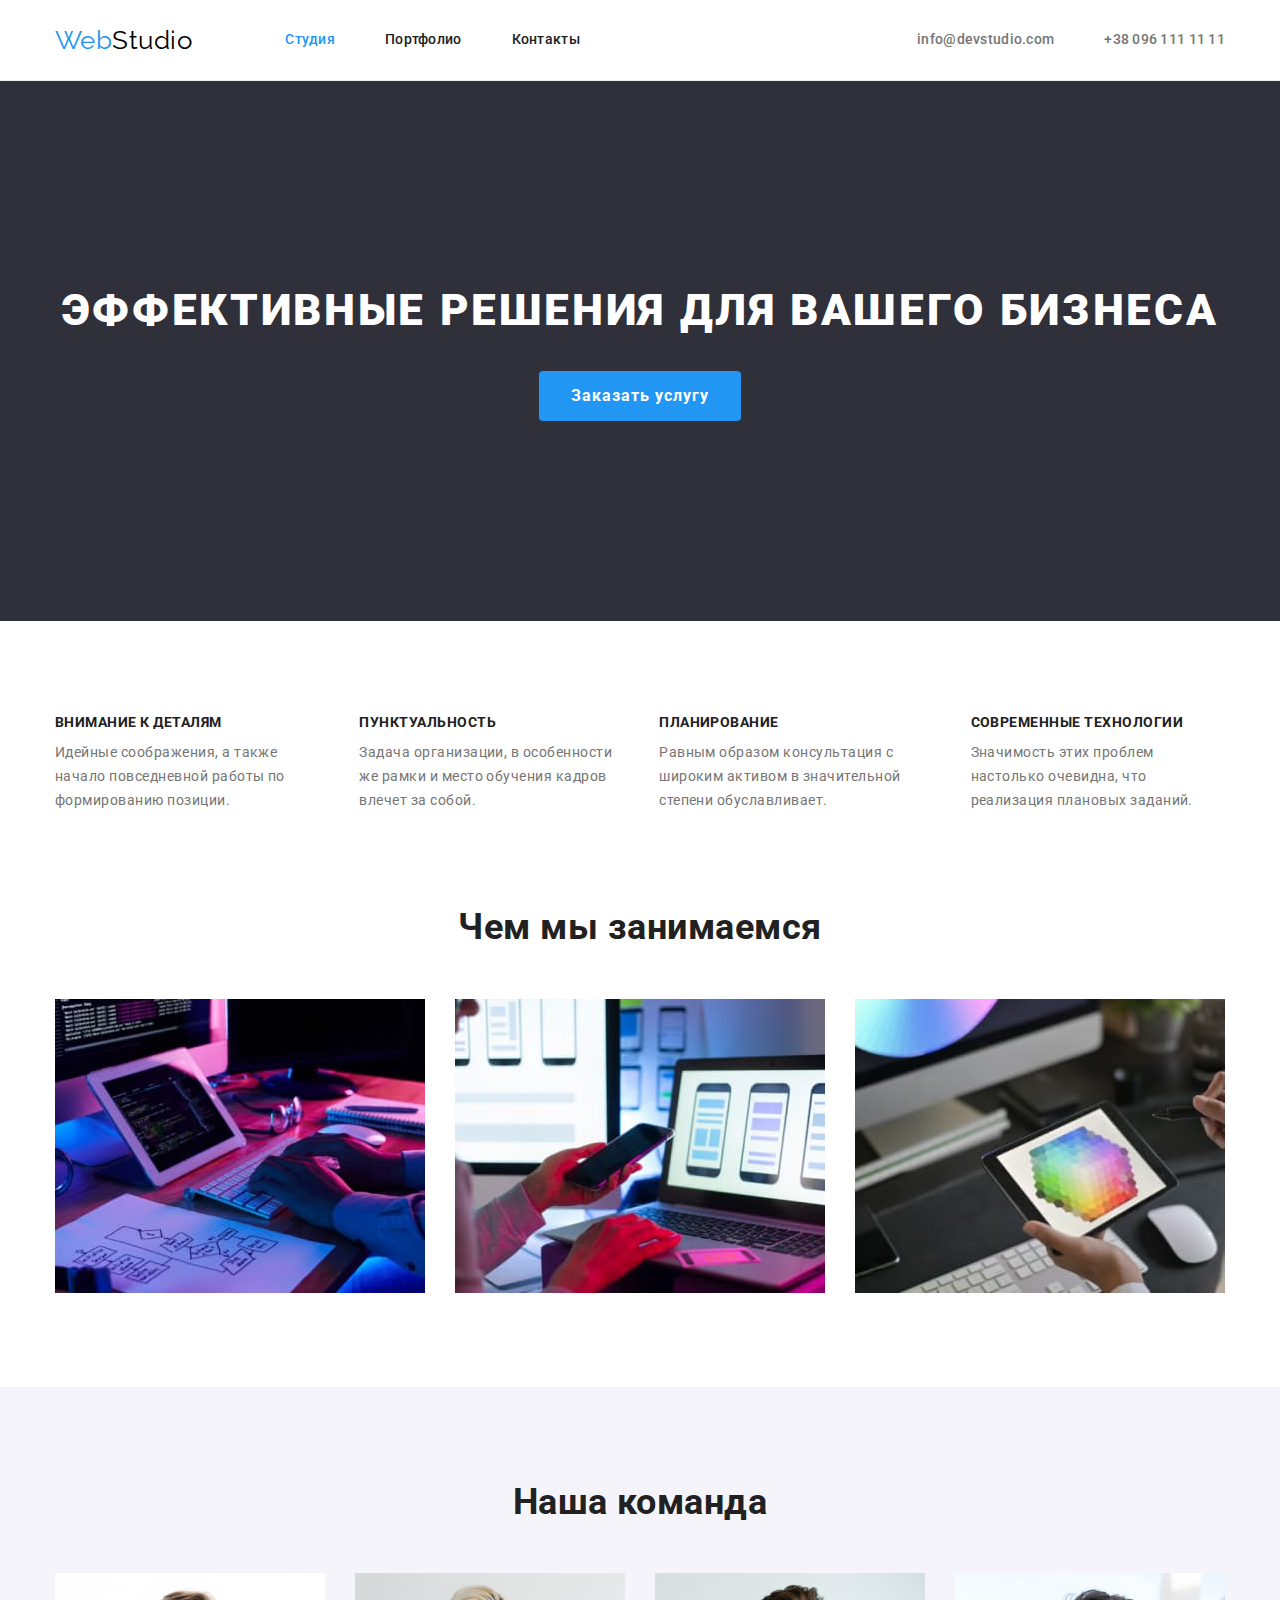
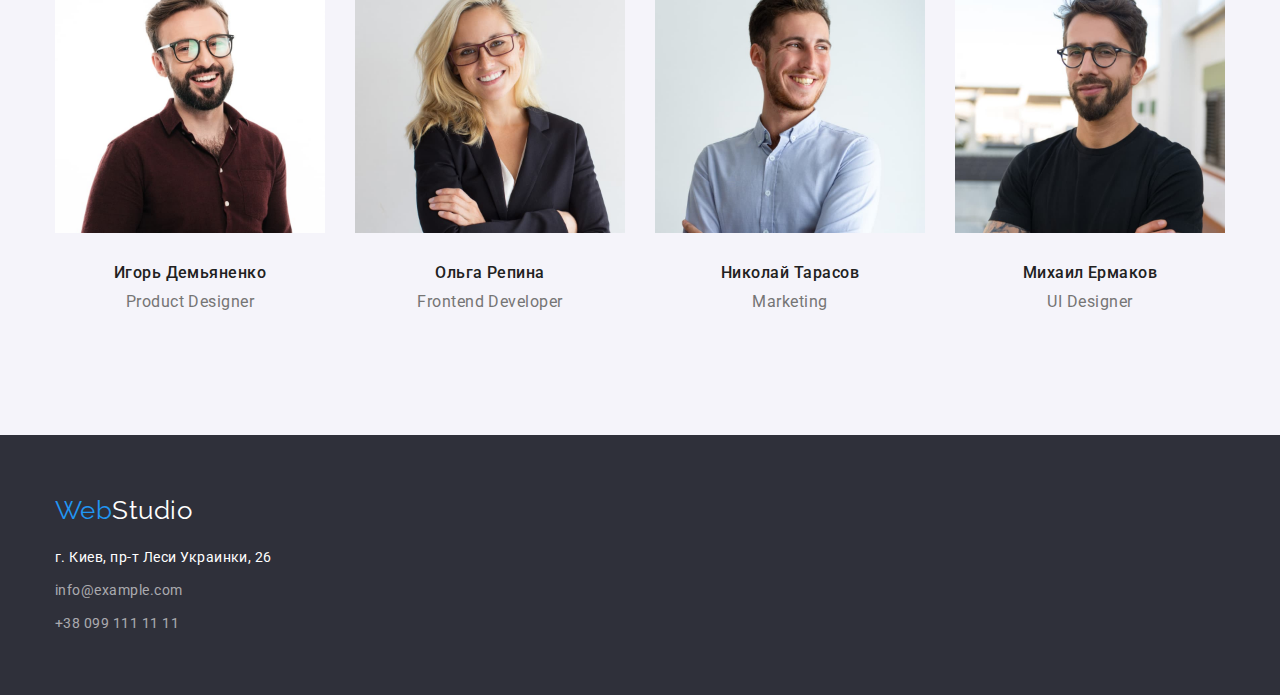
==== commit 587f3013: "Добавляет правки к ДЗ" ====
--- a/index.html
+++ b/index.html
@@ -11,7 +11,7 @@
 </head>
 <body>
      <!--Шапка сайта-->
-    <header>
+    <header class="header">
         <div class="container top-line">
             <nav class="nav">
                 <a href="./index.html" class="logo link">
@@ -32,6 +32,7 @@
     <main>
         <!--Герой-->
         <div>
+
             <section class="hero">
                 <h1 class="hero-title">Эффективные решения для вашего бизнеса</h1>
                 <button class="button" type="button">Заказать услугу</button>
@@ -79,23 +80,31 @@
                 <ul class="list">
                     <li class="item">
                         <img class="foto" src="./images/team/photo1.jpg" alt="Фото дизайнера продукта" width="270" height="260">
-                        <h3 class="name">Игорь Демьяненко</h3>
-                        <p class="text" lang="en">Product Designer</p>
+                        <div class="description-foto">
+                            <h3 class="name">Игорь Демьяненко</h3>
+                            <p class="text" lang="en">Product Designer</p>
+                        </div>
                     </li>
                     <li class="item">
                         <img class="foto" src="./images/team/photo2.jpg" alt="Фото Frontend разработчика" width="270" height="260"> 
-                        <h3 class="name">Ольга Репина</h3>
-                        <p class="text" lang="en">Frontend Developer</p>    
+                        <div class="description-foto">
+                            <h3 class="name">Ольга Репина</h3>
+                            <p class="text" lang="en">Frontend Developer</p>    
+                        <div>
                     </li>
                     <li class="item">
                         <img class="foto" src="./images/team/photo3.jpg" alt="Фото сотрудника одела маркетинга" width="270" height="260">
-                        <h3 class="name">Николай Тарасов</h3>
-                        <p class="text" lang="en">Marketing</p>
+                        <div class="description-foto">
+                            <h3 class="name">Николай Тарасов</h3>
+                            <p class="text" lang="en">Marketing</p>
+                        </div>
                     </li>
                     <li class="item">
                         <img class="foto" src="./images/team/photo4.jpg" alt="Фото UI Дизайнера" width="270" height="260">
-                        <h3 class="name">Михаил Ермаков</h3>
-                        <p class="text" lang="en">UI Designer</p>
+                        <div class="description-foto">
+                            <h3 class="name">Михаил Ермаков</h3>
+                            <p class="text" lang="en">UI Designer</p>
+                        </div>
                     </li>
                 </ul>
             </div>
@@ -111,7 +120,7 @@
                 <ul class="address list">
                     <li class="text">г. Киев, пр-т Леси Украинки, 26</li>
                     <li><a class="link" href="mailto:info@example.com">info@example.com</a></li>
-                    <li><a class="link" href="tel:+380991111111">+38 099 111 11 11</a></li>
+                    <li><a class="link last" href="tel:+380991111111">+38 099 111 11 11</a></li>
                 </ul>
             </address>
         </div>
--- a/css/styles.css
+++ b/css/styles.css
@@ -23,6 +23,9 @@
     margin-left: auto;
     margin-right: auto;
 }
+.header{
+    border-bottom: 1px solid #ECECEC;
+}
 /*Логотип */
 .logo {
     margin-right: 93px;
@@ -36,9 +39,6 @@
     color: #000000;
 }
 /* Навигация сайта */
-.top-line{
-    border-bottom: 1px solid #ECECEC;
-}
 .top-line, .nav {
     display: flex;
     align-items: center;
@@ -87,6 +87,8 @@
 .hero {
     background-color: #2F303A;
     text-align: center;
+    padding-top: 200px;
+    padding-bottom: 200px;
 }
 .hero-title {
     color: #FFFFFF;
@@ -131,6 +133,7 @@
 }
 .section-features .text{
     font-size: 14px;
+    line-height: 1.71;
     margin-top: 0px;
     margin-bottom: 0px;
 }
@@ -149,12 +152,16 @@
 .section-team { 
     background-color: #F5F4FA;
 }
+.description-foto{
+    padding-top: 30px;
+    padding-bottom: 30px;
+}
 .section-team .name{
     color: var(--title-text-color);
     font-weight: 500;
     font-size: 16px;
     line-height: 1.19;
-    margin-top: 30px;
+    margin-top: 0px;
     margin-bottom: 10px;
     text-align: center;
 }
@@ -162,7 +169,7 @@
     font-size: 16px;
     line-height: 1.19;
     margin-top: 0px;
-    margin-bottom: 30px;
+    margin-bottom: 0px;
     text-align: center;
 }
 /* Секции страницы Порфолио */
@@ -182,32 +189,28 @@
 }
 .list-img .item {
     width: 370px;
-    flex-basis: calc(100%/3-30px);
+    flex-basis: calc(100% / 3 - 30px);
     margin-left: 30px;
     margin-top: 30px;
+}
+.title-text{
     border: 1px solid #ECECEC;
     border-top: 0;
-}
-.list-img .picture{
-    margin-bottom: 20px;
+    padding: 20px 24px 20px 24px;
 }
 .section-portfolio .title{
     color: var(--title-text-color);
     font-size: 18px;
     line-height: 2;
     letter-spacing: 0.06em;
-    margin-top: 20px;
+    margin-top: 0;
     margin-bottom: 4px;
-    margin-left: 24px;
-    margin-right: 24px;
 }
 .section-portfolio .text{
     font-size: 16px;
     line-height: 1.87;
     margin-top: 0px;
-    margin-bottom: 20px;
-    margin-left: 24px;
-    margin-right: 24px;
+    margin-bottom: 0;
 }
 /* Кнопки */
 .button {
@@ -249,6 +252,8 @@
 /* Подвал */
 .site-footer {
     background-color: #2F303A;
+    padding-top: 60px;
+    padding-bottom: 60px;
 }
 .logo-footer{
     color: #2196F3;
@@ -256,23 +261,28 @@
     font-size: 26px;
     line-height: 1.19;
     display: inline-block;
-    padding-top: 60px;
     margin-bottom: 20px;
 }
 .logo-footer .accent{
     color: #FFFFFF;
 }
-.address .text {
+.address .text{
     color: #FFFFFF;
     font-style: normal;
     font-size: 14px;
     line-height: 1.71;
+    margin-bottom: 9px;
 }
 .address .link {
     color: #FFFFFF99;
     font-style: normal;
     font-size: 14px;
     line-height: 1.71;
+    display: inline-block;
+    margin-bottom: 9px;
+}
+.address .last{
+    margin-bottom: 0px;
 }
 .address .link:hover,
 .address .link:focus { 
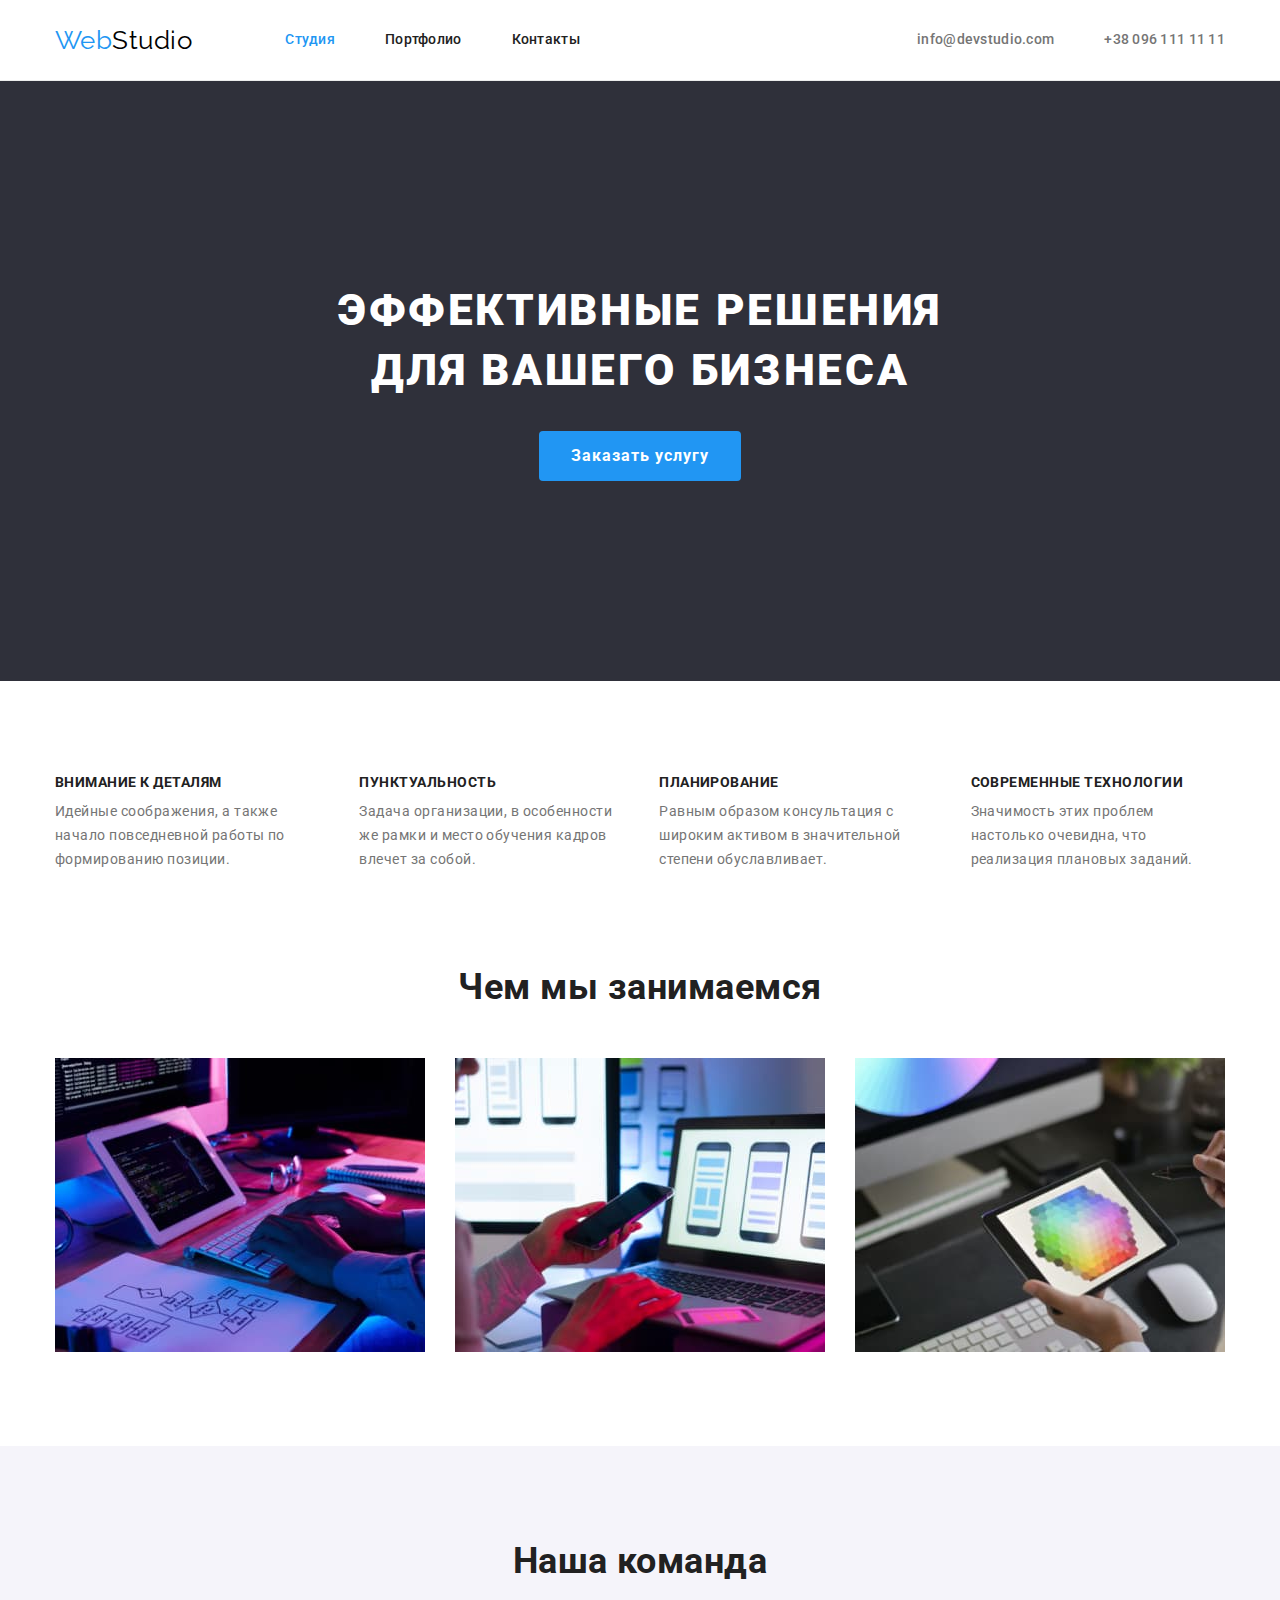
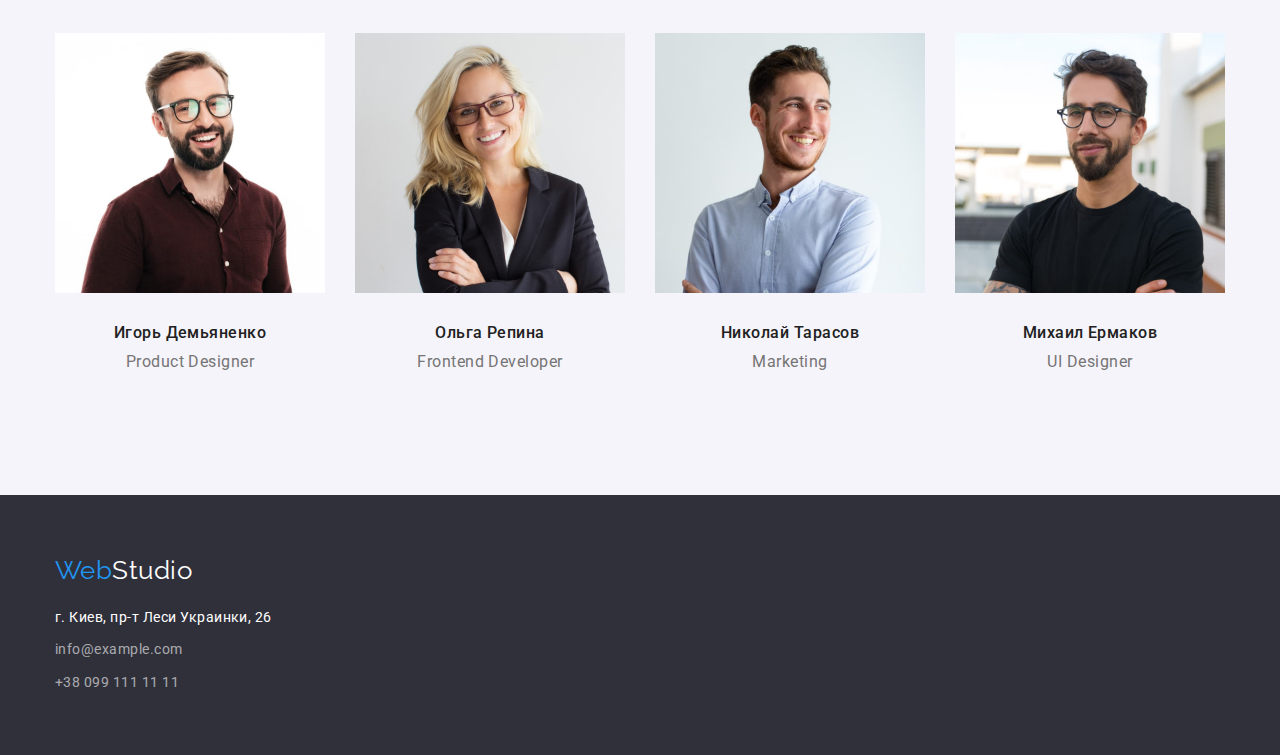
==== commit e27dd2b8: "Добавляет перенос заглавия героя" ====
--- a/index.html
+++ b/index.html
@@ -34,7 +34,7 @@
         <div>
 
             <section class="hero">
-                <h1 class="hero-title">Эффективные решения для вашего бизнеса</h1>
+                <h1 class="hero-title">Эффективные решения<br>для вашего бизнеса</h1>
                 <button class="button" type="button">Заказать услугу</button>
             </section>
         </div>
@@ -90,7 +90,7 @@
                         <div class="description-foto">
                             <h3 class="name">Ольга Репина</h3>
                             <p class="text" lang="en">Frontend Developer</p>    
-                        <div>
+                        </div>
                     </li>
                     <li class="item">
                         <img class="foto" src="./images/team/photo3.jpg" alt="Фото сотрудника одела маркетинга" width="270" height="260">
